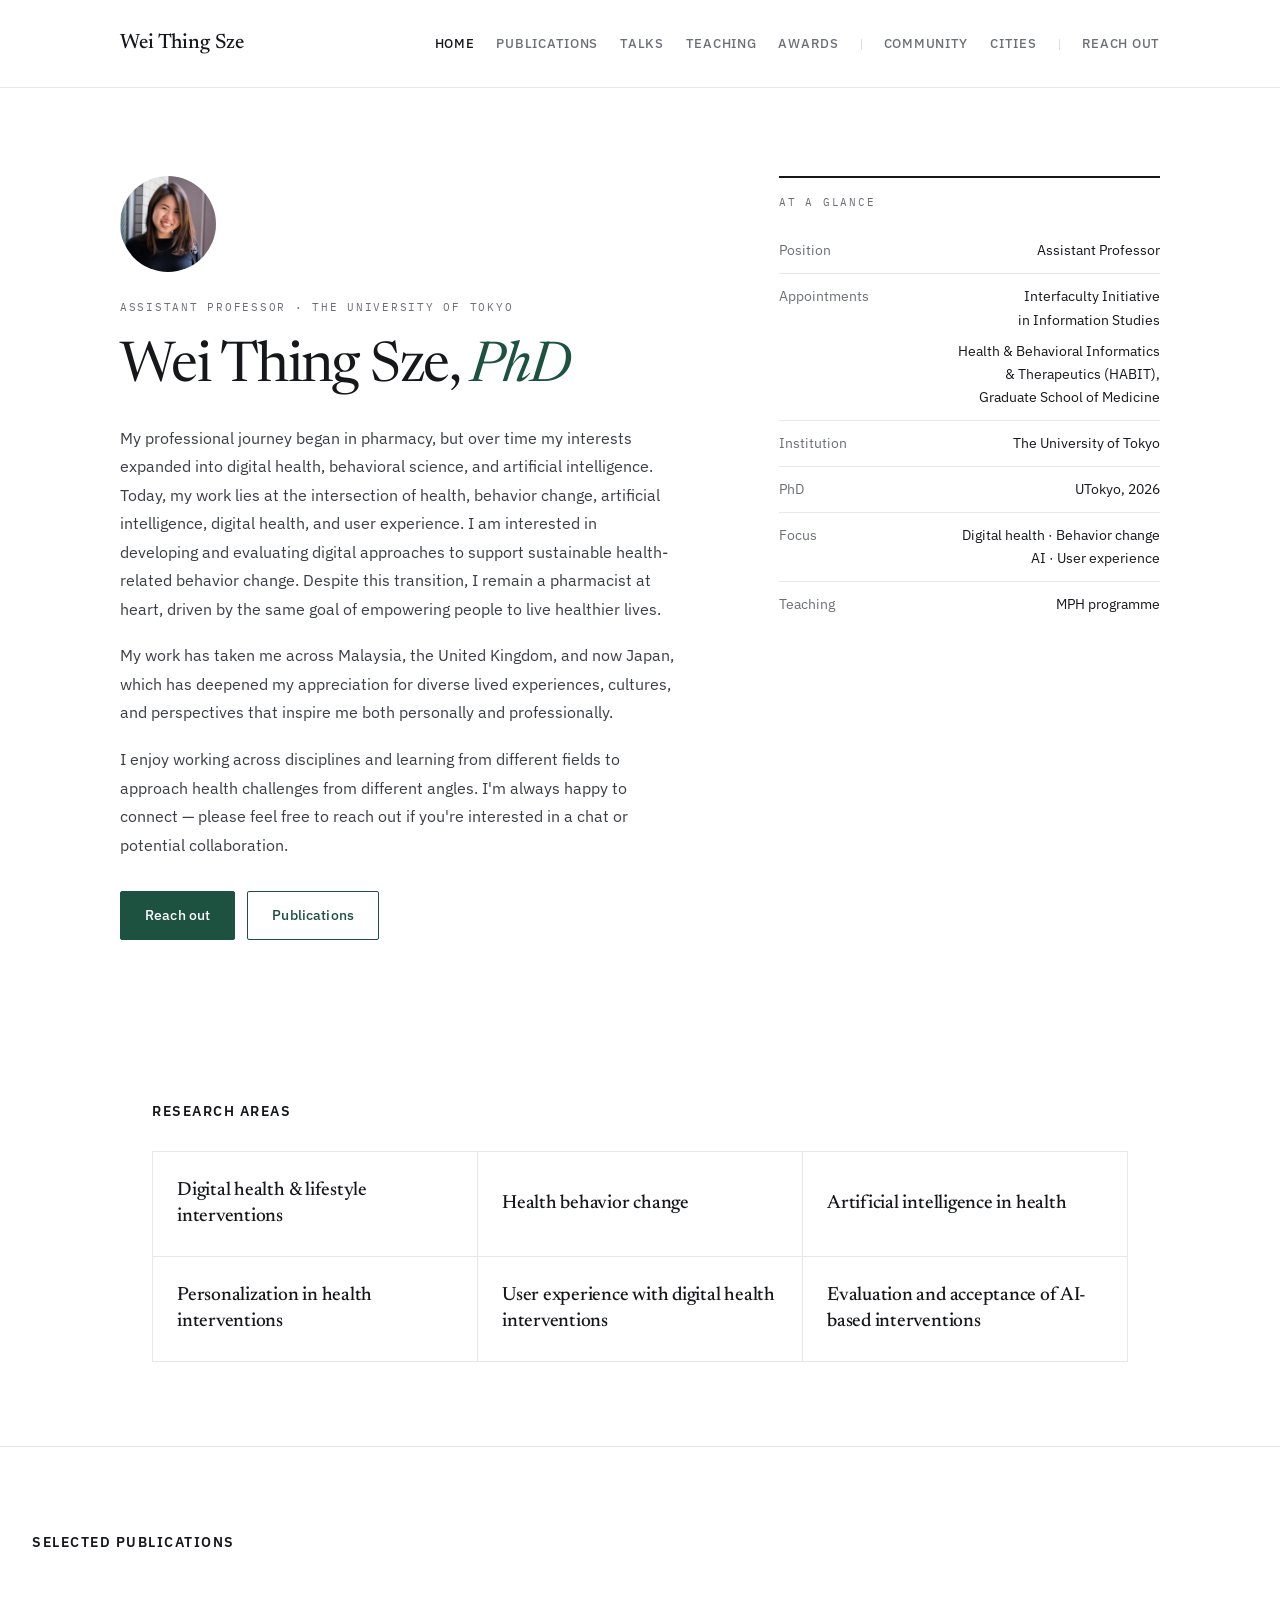
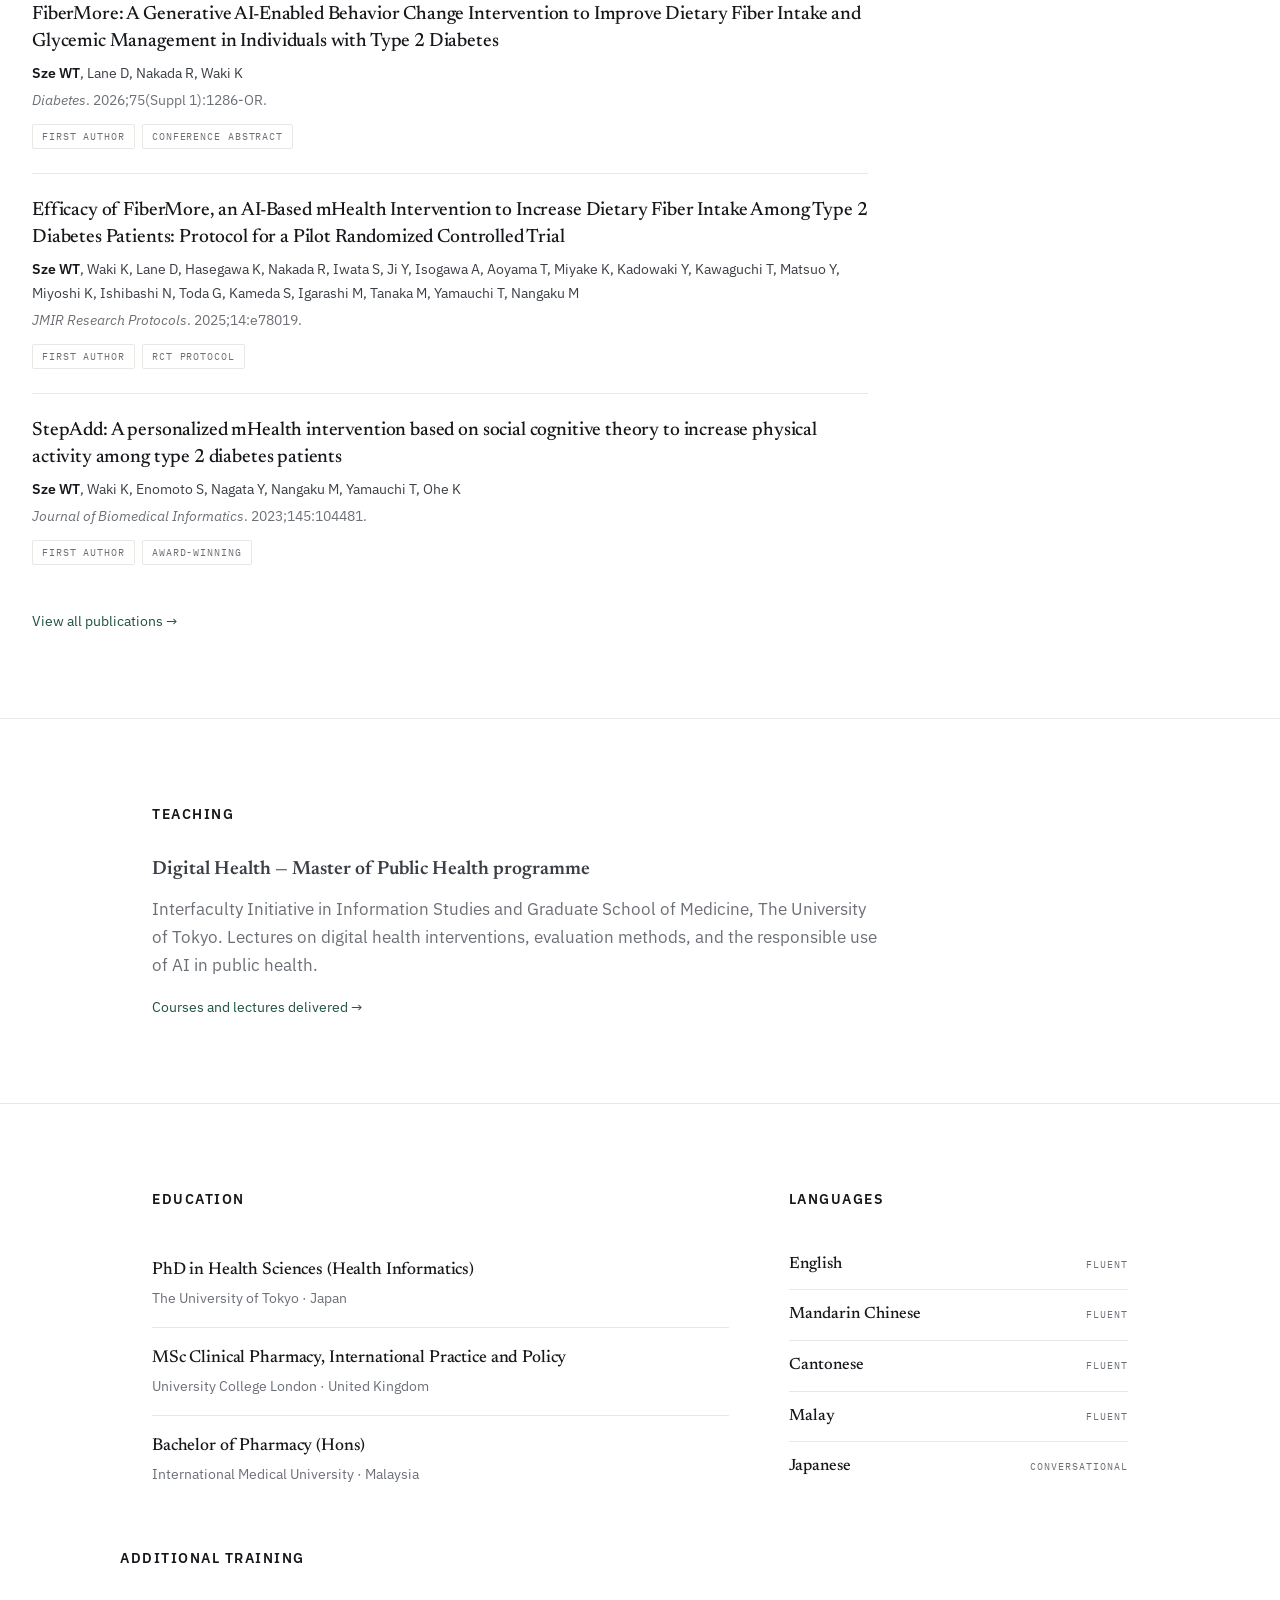
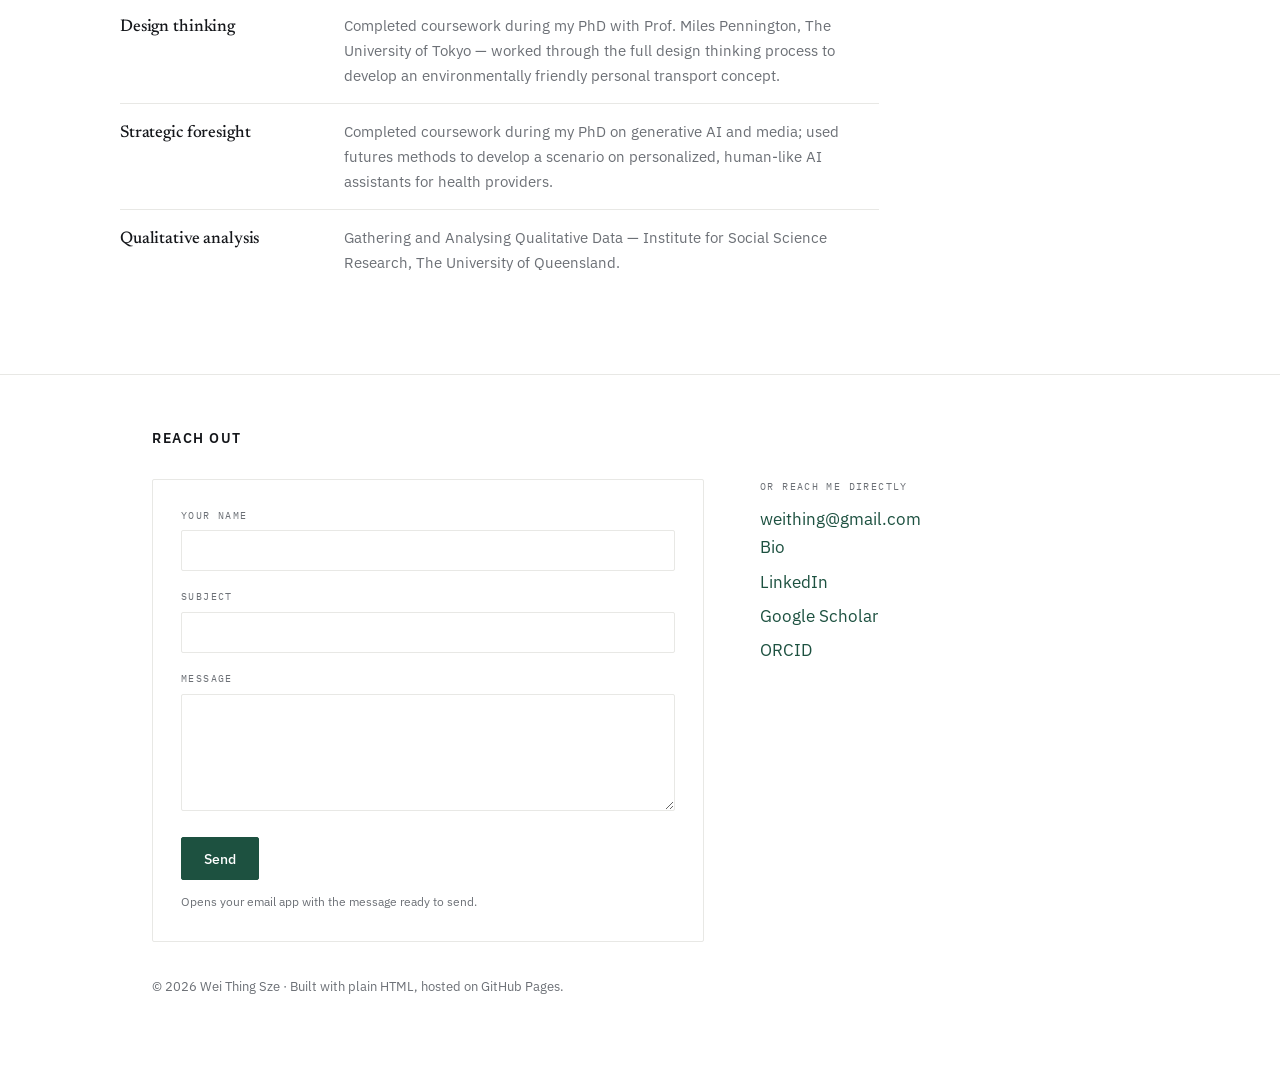
==== index.html @ 5dc233fe "Add files via upload" ====
<!DOCTYPE html>
<html lang="en">
<head>
<meta charset="UTF-8">
<meta name="viewport" content="width=device-width, initial-scale=1.0">
<link rel="preconnect" href="https://fonts.googleapis.com">
<link rel="preconnect" href="https://fonts.gstatic.com" crossorigin>
<link href="https://fonts.googleapis.com/css2?family=Newsreader:ital,opsz,wght@0,6..72,400;0,6..72,500;0,6..72,600;1,6..72,400&family=IBM+Plex+Sans:wght@400;500;600&family=IBM+Plex+Mono:wght@400;500&display=swap" rel="stylesheet">
<link rel="stylesheet" href="style.css">
<title>Wei Thing Sze, PhD — Digital Health &amp; Lifestyle Intervention Research</title>
<meta name="description" content="Wei Thing Sze is an Assistant Professor at The University of Tokyo, in the Interfaculty Initiative in Information Studies and the Graduate School of Medicine, researching digital health and lifestyle interventions and behavior change.">
<style>
  .hero { display: grid; grid-template-columns: 1.55fr 1fr; gap: 68px;
          padding: 88px 0 76px; align-items: start; }
  .portrait { width: 96px; height: 96px; border-radius: 50%; object-fit: cover;
              display: block; margin-bottom: 26px; }
  .eyebrow { font-family: 'IBM Plex Mono', monospace; font-size: .68rem;
             letter-spacing: .16em; text-transform: uppercase; color: var(--muted);
             margin-bottom: 20px; }
  .hero h1 { font-size: clamp(2.3rem, 5.2vw, 3.5rem); margin-bottom: 24px;
             letter-spacing: -.028em; font-weight: 400; }
  .hero p.lede { color: var(--body); font-size: 1.02rem; line-height: 1.75;
                 max-width: 34em; margin-bottom: 18px; }
  .hero p.lede:last-of-type { margin-bottom: 32px; }

  /* At a glance — quiet, tabular, hairline-ruled */
  .facts { border-top: 2px solid var(--ink); padding-top: 16px; }
  .facts h2 { font-family: 'IBM Plex Mono', monospace; font-weight: 400;
              font-size: .66rem; letter-spacing: .17em; text-transform: uppercase;
              color: var(--muted); margin-bottom: 16px; }
  .facts .frow { display: flex; justify-content: space-between; gap: 18px;
                 padding: 11px 0; border-bottom: 1px solid var(--hairline);
                 font-size: .85rem; }
  .facts .frow:last-of-type { border-bottom: none; }
  .facts dt { color: var(--muted); font-weight: 400; white-space: nowrap; }
  .facts dd { color: var(--ink); text-align: right; }

  /* Contact */
  .contact-grid { display: grid; grid-template-columns: 1.5fr 1fr; gap: 56px;
                  margin-top: 10px; align-items: start; }
  .msg-box label { display: block; font-family: 'IBM Plex Mono', monospace;
                   font-size: .62rem; letter-spacing: .14em; text-transform: uppercase;
                   color: var(--muted); margin-bottom: 6px; }
  .msg-box input, .msg-box textarea {
    width: 100%; font-family: 'IBM Plex Sans', sans-serif; font-size: .93rem;
    color: var(--ink); background: var(--paper); border: 1px solid var(--hairline);
    border-radius: 2px; padding: 10px 12px; margin-bottom: 18px; resize: vertical; }
  .msg-box input:focus, .msg-box textarea:focus {
    outline: none; border-color: var(--accent); box-shadow: 0 0 0 2px rgba(29,81,64,.08); }
  .msg-box button {
    font-family: 'IBM Plex Sans', sans-serif; font-weight: 500; font-size: .9rem;
    color: #fff; background: var(--accent); border: 1px solid var(--accent);
    border-radius: 2px; padding: 11px 22px; cursor: pointer; transition: all .16s ease; }
  .msg-box button:hover { background: var(--ink); border-color: var(--ink); }
  .msg-note { font-size: .76rem; color: var(--muted); margin-top: 12px; }
  .direct-lbl { font-family: 'IBM Plex Mono', monospace; font-size: .62rem;
                letter-spacing: .14em; text-transform: uppercase; color: var(--muted);
                margin-bottom: 10px; }
  .contact-line { font-family: 'Newsreader', serif; font-size: 1.5rem; font-weight: 400;
                  color: var(--ink); letter-spacing: -.015em; margin-bottom: 20px; }

  @media (max-width: 860px) {
    .hero { grid-template-columns: 1fr; gap: 48px; padding: 56px 0; }
    .contact-grid { grid-template-columns: 1fr; gap: 34px; }
  }
</style>

<!-- Social preview: how this page looks when shared on LinkedIn, X, Slack, WhatsApp.
     IMPORTANT: replace weithingsze below with your real GitHub username. -->
<meta property="og:type" content="profile">
<meta property="og:site_name" content="Wei Thing Sze, PhD">
<meta property="og:title" content="Wei Thing Sze, PhD — Digital Health &amp; Lifestyle Intervention Research">
<meta property="og:description" content="Wei Thing Sze is an Assistant Professor at The University of Tokyo, in the Interfaculty Initiative in Information Studies and the Graduate School of Medicine, researching digital health and lifestyle interventions and behavior change.">
<meta property="og:url" content="https://weithingsze.github.io/">
<meta property="og:image" content="https://weithingsze.github.io/preview.png">
<meta property="og:image:width" content="1200">
<meta property="og:image:height" content="630">
<meta property="og:image:alt" content="Wei Thing Sze, PhD — Assistant Professor, Interfaculty Initiative in Information Studies and Graduate School of Medicine, The University of Tokyo">
<meta name="twitter:card" content="summary_large_image">
<meta name="twitter:title" content="Wei Thing Sze, PhD — Digital Health &amp; Lifestyle Intervention Research">
<meta name="twitter:description" content="Wei Thing Sze is an Assistant Professor at The University of Tokyo, in the Interfaculty Initiative in Information Studies and the Graduate School of Medicine, researching digital health and lifestyle interventions and behavior change.">
<meta name="twitter:image" content="https://weithingsze.github.io/preview.png">
<link rel="canonical" href="https://weithingsze.github.io/">
</head>
<body data-page="index.html">

<header>
  <div class="wrap header-inner">
    <a class="wordmark" href="index.html">Wei Thing Sze</a>
    <nav aria-label="Main">
      <a href="index.html">Home</a>
      <a href="publications.html">Publications</a>
      <a href="talks.html">Talks</a>
      <a href="teaching.html">Teaching</a>
      <a href="awards.html">Awards</a>
      <span class="nav-sep" aria-hidden="true"></span>
      <a href="community.html">Community</a>
      <a href="cities.html">Cities</a>
      <span class="nav-sep" aria-hidden="true"></span>
      <a href="index.html#contact">Reach out</a>
    </nav>
  </div>
</header>

<main id="top">
  <div class="wrap hero">
    <div>
      <img class="portrait" src="headshot.jpg" alt="Portrait of Wei Thing Sze" width="132" height="132">
      <p class="eyebrow">Assistant Professor &middot; The University of Tokyo</p>
      <h1>Wei Thing Sze, <em>PhD</em></h1>
      <p class="lede">My professional journey began in pharmacy, but over time my interests expanded
        into digital health, behavioral science, and artificial intelligence. Today, my work lies at
        the intersection of health, behavior change, artificial intelligence, digital health, and
        user experience. I am interested in developing and evaluating digital approaches to support
        sustainable health-related behavior change. Despite this transition, I remain a pharmacist at
        heart, driven by the same goal of empowering people to live healthier lives.</p>
      <p class="lede">My work has taken me across Malaysia, the United Kingdom, and now Japan, which
        has deepened my appreciation for diverse lived experiences, cultures, and perspectives that
        inspire me both personally and professionally.</p>
      <p class="lede">I enjoy working across disciplines and learning from different fields to
        approach health challenges from different angles. I'm always happy to connect — please feel
        free to reach out if you're interested in a chat or potential collaboration.</p>
      <div class="btn-row">
        <a class="btn primary" href="#contact">Reach out</a>
        <a class="btn ghost" href="publications.html">Publications</a>
      </div>
    </div>

    <aside class="facts" aria-label="Quick facts">
      <h2>At a glance</h2>
      <dl>
        <div class="frow"><dt>Position</dt><dd>Assistant Professor</dd></div>
        <div class="frow"><dt>Appointments</dt><dd>Interfaculty Initiative<br>in Information Studies<br><span style="display:inline-block;margin-top:8px">Health &amp; Behavioral Informatics<br>&amp; Therapeutics (HABIT),<br>Graduate School of Medicine</span></dd></div>
        <div class="frow"><dt>Institution</dt><dd>The University of Tokyo</dd></div>
        <div class="frow"><dt>PhD</dt><dd>UTokyo, 2026</dd></div>
        <div class="frow"><dt>Focus</dt><dd>Digital health &middot; Behavior change<br>AI &middot; User experience</dd></div>
        <div class="frow"><dt>Teaching</dt><dd>MPH programme</dd></div>
      </dl>
    </aside>
  </div>

  <section id="research">
    <div class="wrap">
      <p class="section-title">Research areas</p>
      <div class="areas">
        <div class="card area"><h3>Digital health &amp; lifestyle interventions</h3></div>
        <div class="card area"><h3>Health behavior change</h3></div>
        <div class="card area"><h3>Artificial intelligence in health</h3></div>
        <div class="card area"><h3>Personalization in health interventions</h3></div>
        <div class="card area"><h3>User experience with digital health interventions</h3></div>
        <div class="card area"><h3>Evaluation and acceptance of AI-based interventions</h3></div>
      </div>
    </div>
  </section>

  <section id="publications">
    <div class="wrap narrow" style="margin:0 auto 0 0;max-width:900px">
      <p class="section-title">Selected publications</p>
      <div id="pub-recent"></div>
      <p style="margin-top:20px;font-size:.9rem"><a href="publications.html">View all publications &rarr;</a></p>
    </div>
  </section>

  <section id="teaching">
    <div class="wrap">
      <p class="section-title">Teaching</p>
      <p style="font-family:Newsreader,serif;font-weight:600;font-size:1.2rem">Digital Health — Master of Public Health programme</p>
      <p style="margin-top:8px;color:var(--muted);max-width:44em">Interfaculty Initiative in Information Studies and Graduate School of Medicine, The University of Tokyo.
        Lectures on digital health interventions, evaluation methods, and the responsible use of AI in public health.</p>
      <p style="margin-top:16px;font-size:.9rem"><a href="teaching.html">Courses and lectures delivered &rarr;</a></p>
    </div>
  </section>

  <section id="education">
    <div class="wrap two-col">
      <div>
        <p class="section-title">Education</p>
        <ul class="edu-list" id="edu-list"></ul>
      </div>
      <div>
        <p class="section-title">Languages</p>
        <ul class="lang-list" id="lang-list"></ul>
      </div>
    </div>
    <div class="wrap" style="padding:0">
      <div style="margin-top:44px">
        <p class="section-title">Additional training</p>
        <ul class="svc-list" id="training-list"></ul>
      </div>
    </div>
  </section>
</main>

<footer id="contact">
  <div class="wrap">
    <p class="section-title">Reach out</p>

    <div class="contact-grid">
      <div class="card msg-box">
        <label for="f-name">Your name</label>
        <input id="f-name" type="text">

        <label for="f-subject">Subject</label>
        <input id="f-subject" type="text">

        <label for="f-msg">Message</label>
        <textarea id="f-msg" rows="5"></textarea>

        <button id="f-send" type="button">Send</button>
        <p class="msg-note">Opens your email app with the message ready to send.</p>
      </div>

      <div class="direct">
        <p class="direct-lbl">Or reach me directly</p>
        <p><a data-email href="#">loading…</a></p>
        <ul class="link-list">
          <li><a href="bio.html">Bio</a></li>
          <li><a data-link="linkedin" href="#">LinkedIn</a></li>
          <li><a data-link="scholar" href="#">Google Scholar</a></li>
          <li><a data-link="orcid" href="#">ORCID</a></li>
          <li><a data-link="github" href="#">GitHub</a></li>
        </ul>
      </div>
    </div>

    <p class="small">&copy; 2026 Wei Thing Sze &middot; Built with plain HTML, hosted on GitHub Pages.</p>
  </div>
</footer>

<script src="data.js"></script>
<script src="render.js"></script>
<script>
document.getElementById('f-send').addEventListener('click', function () {
  var to = (window.SITE && window.SITE.email) || '';
  var name = document.getElementById('f-name').value.trim();
  var subject = document.getElementById('f-subject').value.trim() || 'Message from your website';
  var msg = document.getElementById('f-msg').value.trim();
  if (!msg) { document.getElementById('f-msg').focus(); return; }
  var body = msg + (name ? '\n\n— ' + name : '');
  window.location.href = 'mailto:' + to +
    '?subject=' + encodeURIComponent(subject) + '&body=' + encodeURIComponent(body);
});
</script>

</body>
</html>
---- style.css ----
/* ============================================================================
   Shared styles. Change a colour here and every page follows.
   The palette lives in :root directly below.
   ========================================================================== */

:root {
  /* Ground */
  --paper:      #FFFFFF;
  --surface:    #FCFCFB;   /* barely-there tint for cards */

  /* Ink */
  --ink:        #15171B;   /* headings */
  --body:       #3A3E45;   /* running text */
  --muted:      #6C7076;   /* secondary, labels — AA on white */

  /* Lines */
  --hairline:   #E8E8E5;
  --rule:       #D6D6D2;

  /* Accent — used sparingly: links, small labels, one detail per page */
  --accent:     #1D5140;
  --accent-lit: #2A7358;
  --accent-bg:  #F3F7F5;

  /* Map */
  --land:       #F2F2F0;
  --land-line:  #E0E0DC;
  --highlight:  #A8562F;
}

* { margin: 0; padding: 0; box-sizing: border-box; }

::selection { background: #E4EDE8; color: var(--ink); }

html { scroll-behavior: smooth; -webkit-text-size-adjust: 100%; }
@media (prefers-reduced-motion: reduce) {
  html { scroll-behavior: auto; }
  *, *::before, *::after { animation: none !important; transition: none !important; }
}

body {
  background: var(--paper);
  color: var(--body);
  font-family: 'IBM Plex Sans', -apple-system, BlinkMacSystemFont, sans-serif;
  font-size: 16.5px;
  line-height: 1.7;
  font-weight: 400;
  -webkit-font-smoothing: antialiased;
  -moz-osx-font-smoothing: grayscale;
}

.wrap { max-width: 1040px; margin: 0 auto; padding: 0 32px; }
.wrap.narrow { max-width: 820px; }

a { color: var(--accent); text-decoration: none; transition: color .15s ease; }
a:hover { color: var(--accent-lit); text-decoration: underline; text-underline-offset: 2px; }
a:focus-visible, button:focus-visible, [tabindex]:focus-visible {
  outline: 1.5px solid var(--accent);
  outline-offset: 3px;
  border-radius: 1px;
}

/* ── Header ───────────────────────────────────────────────────────────── */
header {
  border-bottom: 1px solid var(--hairline); background: rgba(255,255,255,.88);
  position: sticky; top: 0; z-index: 50;
  backdrop-filter: saturate(180%) blur(10px);
  -webkit-backdrop-filter: saturate(180%) blur(10px);
  transition: border-color .25s ease, box-shadow .25s ease;
}
header.scrolled { border-bottom-color: var(--rule); box-shadow: 0 1px 16px rgba(21,23,27,.055); }

/* Reveal on scroll */
.reveal { opacity: 0; transform: translateY(14px); }
.reveal.in { opacity: 1; transform: none;
             transition: opacity .62s cubic-bezier(.22,.61,.36,1),
                         transform .62s cubic-bezier(.22,.61,.36,1); }
.areas .card { transition: background .2s ease; }
@media (prefers-reduced-motion: reduce) {
  .reveal { opacity: 1 !important; transform: none !important; }
}
.header-inner {
  display: flex; align-items: baseline; justify-content: space-between;
  padding: 26px 0; flex-wrap: wrap; gap: 14px;
}
.wordmark {
  font-family: 'Newsreader', serif; font-weight: 500;
  font-size: 1.3rem; color: var(--ink); letter-spacing: -0.005em;
}
.wordmark:hover { color: var(--ink); text-decoration: none; opacity: .65; }

nav { display: flex; gap: 22px; flex-wrap: wrap; align-items: center; }
nav a {
  font-family: 'IBM Plex Sans', sans-serif;
  font-size: 0.815rem; font-weight: 500;
  letter-spacing: 0.055em; text-transform: uppercase;
  color: var(--muted);
}
nav a:hover { color: var(--ink); text-decoration: none; }
nav a[aria-current="page"] { color: var(--ink); }
.nav-sep { width: 1px; height: 11px; background: var(--rule); opacity: .8; }
@media (max-width: 700px) { .nav-sep { display: none; } }

/* ── Headings ─────────────────────────────────────────────────────────── */
.page-head { padding: 76px 0 10px; }
h1 {
  font-family: 'Newsreader', serif; font-weight: 400;
  font-size: clamp(2.1rem, 4.4vw, 3rem); line-height: 1.12;
  letter-spacing: -0.021em; color: var(--ink); margin-bottom: 14px;
}
h1 em { font-style: italic; color: var(--accent); }
.page-head p { color: var(--muted); max-width: 40em; font-size: 1.02rem; }
.page-lede { font-size: 1.02rem; color: var(--body); max-width: 40em; margin-top: 26px; }

.section-title {
  font-family: 'IBM Plex Sans', sans-serif; font-size: 0.86rem; font-weight: 600;
  letter-spacing: 0.11em; text-transform: uppercase; color: var(--ink);
  margin-bottom: 28px;
}
.year {
  font-family: 'IBM Plex Mono', monospace; font-size: 0.72rem;
  letter-spacing: 0.15em; color: var(--muted);
  margin: 52px 0 0; padding-bottom: 9px; border-bottom: 1px solid var(--rule);
}
section { padding: 84px 0; border-top: 1px solid var(--hairline); }
section:first-of-type { border-top: none; }

.talk-group {
  font-family: 'IBM Plex Sans', sans-serif; font-size: 0.86rem; font-weight: 600;
  letter-spacing: 0.11em; text-transform: uppercase; color: var(--ink);
  margin: 56px 0 4px; padding-bottom: 10px; border-bottom: 2px solid var(--ink);
}
.talk-group:first-child { margin-top: 12px; }
.entry.is-upcoming .when .mo { color: var(--accent); }
.entry.is-upcoming h3 { color: var(--ink); }

/* ── Buttons ──────────────────────────────────────────────────────────── */
.btn-row { display: flex; gap: 12px; flex-wrap: wrap; }
.btn {
  display: inline-block; font-weight: 500; font-size: 0.9rem;
  letter-spacing: 0.01em; padding: 11px 24px; border-radius: 2px;
  border: 1px solid var(--accent); transition: all .16s ease;
}
.btn.primary { background: var(--accent); color: #fff; }
.btn.primary:hover { background: var(--ink); border-color: var(--ink); color: #fff; text-decoration: none; }
.btn.ghost { color: var(--accent); background: transparent; }
.btn.ghost:hover { background: var(--accent-bg); text-decoration: none; }

/* ── Chips ────────────────────────────────────────────────────────────── */
.chip, .tag {
  display: inline-block; font-family: 'IBM Plex Mono', monospace;
  font-size: 0.63rem; letter-spacing: 0.09em; text-transform: uppercase;
  color: var(--muted); background: transparent;
  border: 1px solid var(--hairline); border-radius: 2px; padding: 3px 9px;
}
.chip.invited { color: var(--accent); border-color: #CFE0D8; background: var(--accent-bg); }
.chip.keynote { color: #fff; background: var(--accent); border-color: var(--accent); }
.chip.intl    { color: var(--muted); }
.chips { margin-top: 12px; display: flex; gap: 7px; flex-wrap: wrap; align-items: center; }

/* ── Counters ─────────────────────────────────────────────────────────── */
.counters { display: flex; gap: 52px; margin: 34px 0 0; flex-wrap: wrap; }
.counter .n {
  font-family: 'Newsreader', serif; font-size: 2.4rem; font-weight: 300;
  line-height: 1; color: var(--ink); letter-spacing: -0.02em;
}
.counter .lbl {
  font-family: 'IBM Plex Mono', monospace; font-size: 0.63rem;
  letter-spacing: 0.15em; text-transform: uppercase; color: var(--muted);
  margin-top: 7px;
}

/* ── Editorial note box ───────────────────────────────────────────────── */
.edit-banner {
  background: var(--surface); border: 1px solid var(--hairline);
  border-left: 2px solid var(--rule);
  padding: 15px 20px; margin: 24px 0 0;
  font-size: 0.86rem; color: var(--muted);
}
.edit-banner code {
  font-family: 'IBM Plex Mono', monospace; font-size: 0.85em;
  color: var(--body); background: #F2F2F0; padding: 1px 5px; border-radius: 2px;
}

/* ── Publications ─────────────────────────────────────────────────────── */
.pub { padding: 24px 0; border-bottom: 1px solid var(--hairline); }
.pub:first-of-type { padding-top: 20px; }
.pub:last-of-type { border-bottom: none; }
.pub .title {
  font-family: 'Newsreader', serif; font-weight: 500;
  font-size: 1.2rem; line-height: 1.38; letter-spacing: -0.008em;
  color: var(--ink); margin-bottom: 7px;
}
.pub .title a { color: var(--ink); }
.pub .title a:hover { color: var(--accent); text-decoration: none; }
.pub .authors { font-size: 0.875rem; color: var(--body); margin-bottom: 3px; }
.pub .authors strong { font-weight: 600; color: var(--ink); }
.pub .venue { font-size: 0.85rem; color: var(--muted); }
.pub .venue em { font-style: italic; }

/* ── Dated entries (talks, lectures) ──────────────────────────────────── */
.entry {
  display: grid; grid-template-columns: 78px 1fr; gap: 28px;
  padding: 26px 0; border-bottom: 1px solid var(--hairline);
}
.entry:last-of-type { border-bottom: none; }
.entry .when {
  font-family: 'IBM Plex Mono', monospace; font-size: 0.68rem;
  letter-spacing: 0.11em; text-transform: uppercase; color: var(--muted);
  padding-top: 6px; line-height: 1.6;
}
.entry .when .mo { display: block; color: var(--ink); }
.entry h3 {
  font-family: 'Newsreader', serif; font-weight: 500;
  font-size: 1.18rem; line-height: 1.38; letter-spacing: -0.008em;
  color: var(--ink); margin-bottom: 6px;
}
.entry .venue { font-size: 0.9rem; color: var(--muted); }
.entry .venue .where { font-style: italic; }
.entry .desc { font-size: 0.92rem; margin-top: 9px; }

/* ── Awards ───────────────────────────────────────────────────────────── */
.honour {
  padding: 30px 0; border-bottom: 1px solid var(--hairline);
}
.honour:first-of-type { padding-top: 8px; }
.honour:last-of-type { border-bottom: none; }

.honour h3 {
  font-family: 'Newsreader', serif; font-weight: 500;
  font-size: 1.4rem; line-height: 1.25; letter-spacing: -0.014em;
  color: var(--ink); margin-bottom: 6px;
}
.honour-org { font-size: 0.9rem; color: var(--muted); margin-bottom: 12px; }
.honour-org .where { font-style: italic; }
.honour-blurb { font-size: 0.945rem; max-width: 40em; }

.awarded-for {
  margin-top: 16px; padding: 14px 18px; background: var(--surface);
  border: 1px solid var(--hairline); border-left: 2px solid var(--accent);
  max-width: 40em;
}
.awarded-lbl {
  font-family: 'IBM Plex Mono', monospace; font-size: 0.6rem;
  letter-spacing: 0.15em; text-transform: uppercase; color: var(--muted);
}
.awarded-title {
  font-family: 'Newsreader', serif; font-size: 1rem; font-weight: 500;
  line-height: 1.4; margin-top: 5px; color: var(--ink);
}
.awarded-title a { color: var(--ink); }
.awarded-title a:hover { color: var(--accent); text-decoration: none; }
.awarded-venue { font-size: 0.82rem; color: var(--muted); margin-top: 3px; }

/* ── Cards ────────────────────────────────────────────────────────────── */
.card {
  background: var(--paper); border: 1px solid var(--hairline);
  border-radius: 2px; padding: 28px;
}
.areas { display: grid; grid-template-columns: repeat(3, 1fr); gap: 1px;
         background: var(--hairline); border: 1px solid var(--hairline); }
.areas .card { border: none; border-radius: 0; background: var(--paper);
                transition: background .2s ease; padding: 26px 24px; display: flex; align-items: center; min-height: 96px; }
.areas .card:hover { background: var(--surface); }
.areas .card:hover h3 { color: var(--accent); }
.area h3 {
  font-family: 'Newsreader', serif; font-weight: 500;
  font-size: 1.2rem; line-height: 1.35; letter-spacing: -0.012em; color: var(--ink);
}
.area p { font-size: 0.925rem; color: var(--muted); }

/* ── Listings (courses, community) ────────────────────────────────────── */
.listing { padding: 26px 0; border-bottom: 1px solid var(--hairline); }
.listing:first-of-type { padding-top: 4px; }
.listing:last-of-type { border-bottom: none; }
.listing h3 {
  font-family: 'Newsreader', serif; font-weight: 500; font-size: 1.32rem;
  letter-spacing: -0.014em; color: var(--ink); margin-bottom: 6px;
}
.listing h3 a { color: var(--ink); }
.listing h3 a:hover { color: var(--accent); text-decoration: none; }
.listing-meta { font-size: 0.86rem; color: var(--muted); margin-bottom: 12px; }
.listing-body { font-size: 0.945rem; max-width: 42em; }

/* ── Education & Languages ────────────────────────────────────────────── */
.two-col { display: grid; grid-template-columns: 1.7fr 1fr; gap: 60px; align-items: start; }

.edu-list, .lang-list, .link-list { list-style: none; padding: 0; }
.edu-item { padding: 16px 0; border-bottom: 1px solid var(--hairline); }
.edu-item:last-child { border-bottom: none; }
.edu-years {
  font-family: 'IBM Plex Mono', monospace; font-size: 0.68rem;
  color: var(--muted); letter-spacing: 0.08em;
}
.edu-item strong {
  display: block; font-family: 'Newsreader', serif; font-size: 1.08rem;
  font-weight: 500; color: var(--ink); letter-spacing: -0.008em; margin-bottom: 2px;
}
.edu-inst { display: block; font-size: 0.87rem; color: var(--muted); }

.lang-item {
  display: flex; justify-content: space-between; align-items: baseline; gap: 16px;
  padding: 11px 0; border-bottom: 1px solid var(--hairline);
}
.lang-item:last-child { border-bottom: none; }
.lang-name { font-family: 'Newsreader', serif; font-size: 1.02rem; font-weight: 500; color: var(--ink); }
.lang-level {
  font-family: 'IBM Plex Mono', monospace; font-size: 0.62rem;
  letter-spacing: 0.1em; text-transform: uppercase; color: var(--muted); text-align: right;
}

.link-list li { margin-bottom: 6px; }

/* ── Convening & supervision ──────────────────────────────────────────── */
.svc-list { list-style: none; padding: 0; max-width: 46em; }
.svc-item { display: grid; grid-template-columns: 200px 1fr; gap: 24px;
            padding: 15px 0; border-bottom: 1px solid var(--hairline); }
.svc-item:last-child { border-bottom: none; }
.svc-title { font-family: 'Newsreader', serif; font-size: 1.06rem; font-weight: 500;
             color: var(--ink); letter-spacing: -0.008em; }
.svc-detail { font-size: 0.92rem; color: var(--muted); }
@media (max-width: 620px) { .svc-item { grid-template-columns: 1fr; gap: 3px; } }

/* ── Footer ───────────────────────────────────────────────────────────── */
footer { border-top: 1px solid var(--hairline); padding: 52px 0 68px; }
footer .small { font-size: 0.8rem; color: var(--muted); margin-top: 34px; }

/* ── Responsive ───────────────────────────────────────────────────────── */
@media (max-width: 860px) {
  .wrap { padding: 0 24px; }
  .areas { grid-template-columns: 1fr; }
  .two-col { grid-template-columns: 1fr; gap: 42px; }
  nav { gap: 16px; }
  .counters { gap: 32px; }
  .page-head { padding: 54px 0 8px; }
  section { padding: 52px 0; }
}
@media (max-width: 620px) {
  .entry, .honour { grid-template-columns: 1fr; gap: 8px; }
  .entry .when,   .entry .when .mo { display: inline; }
  }
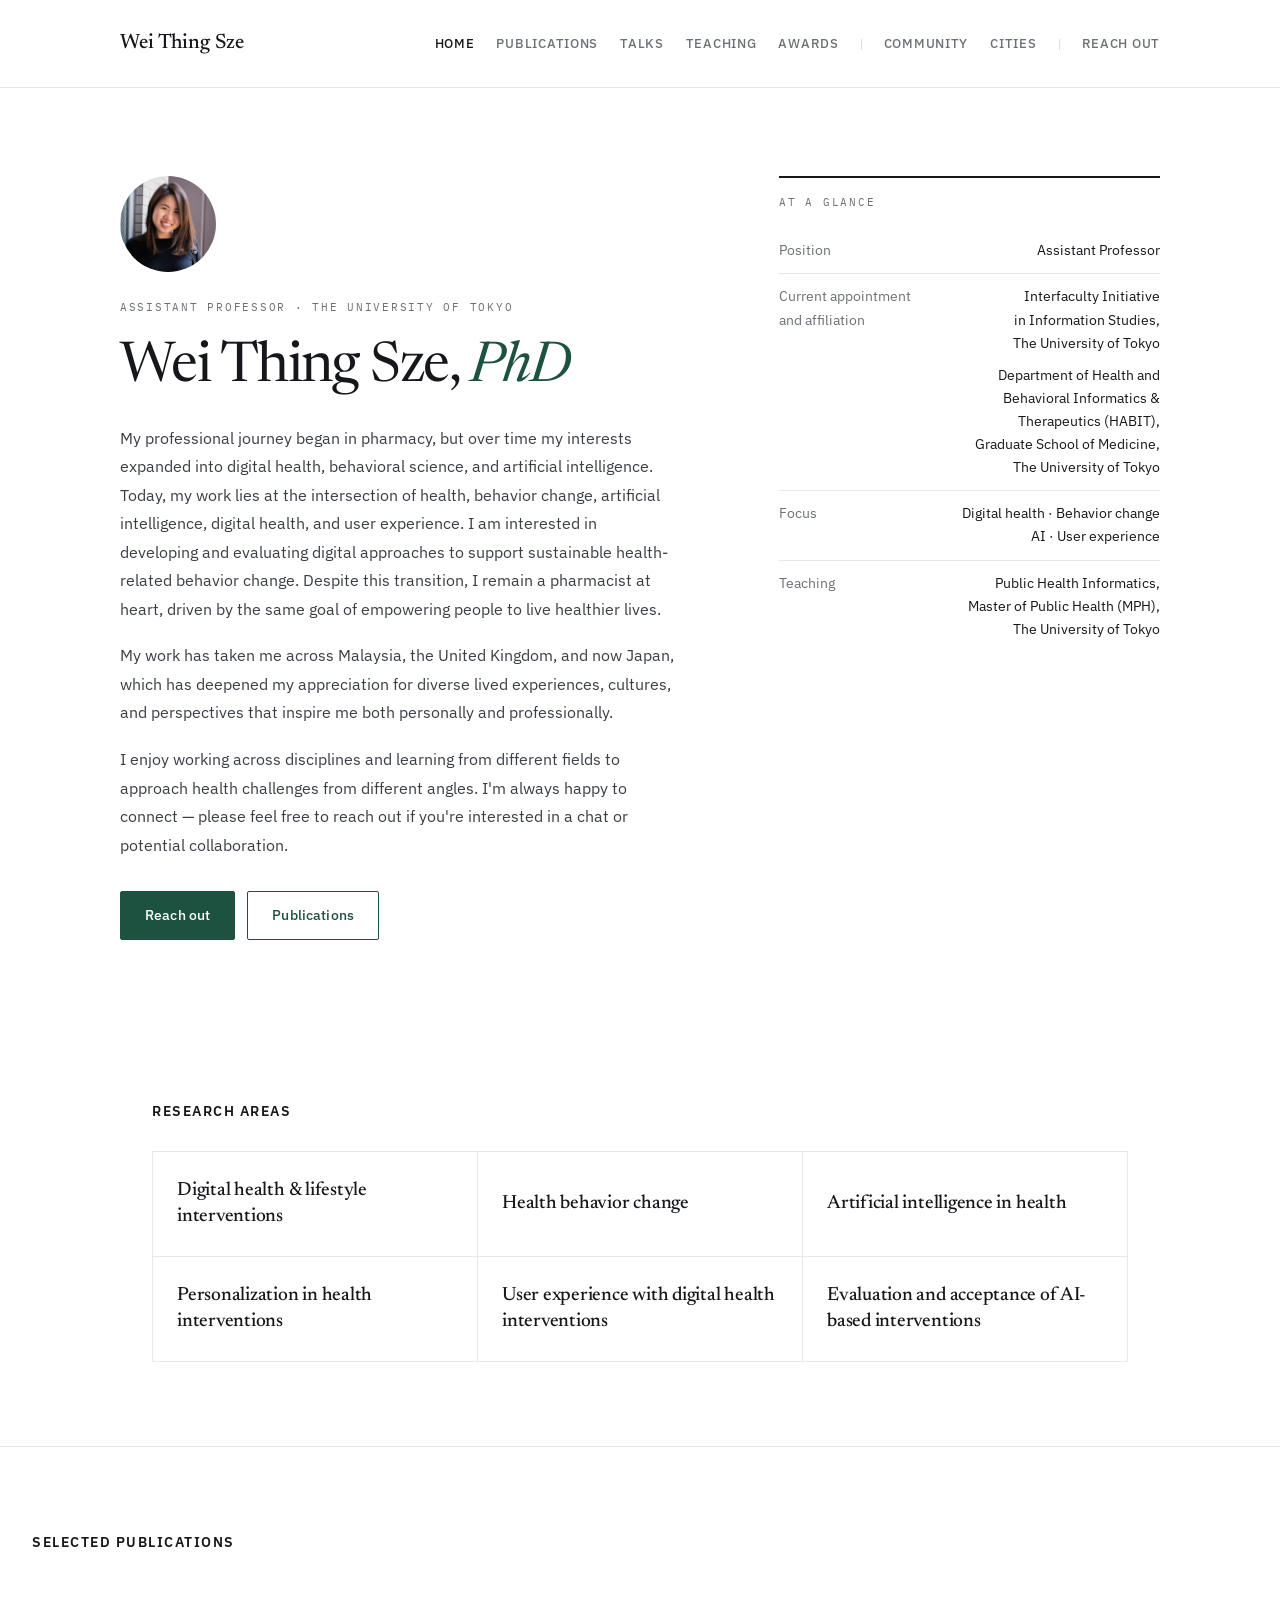
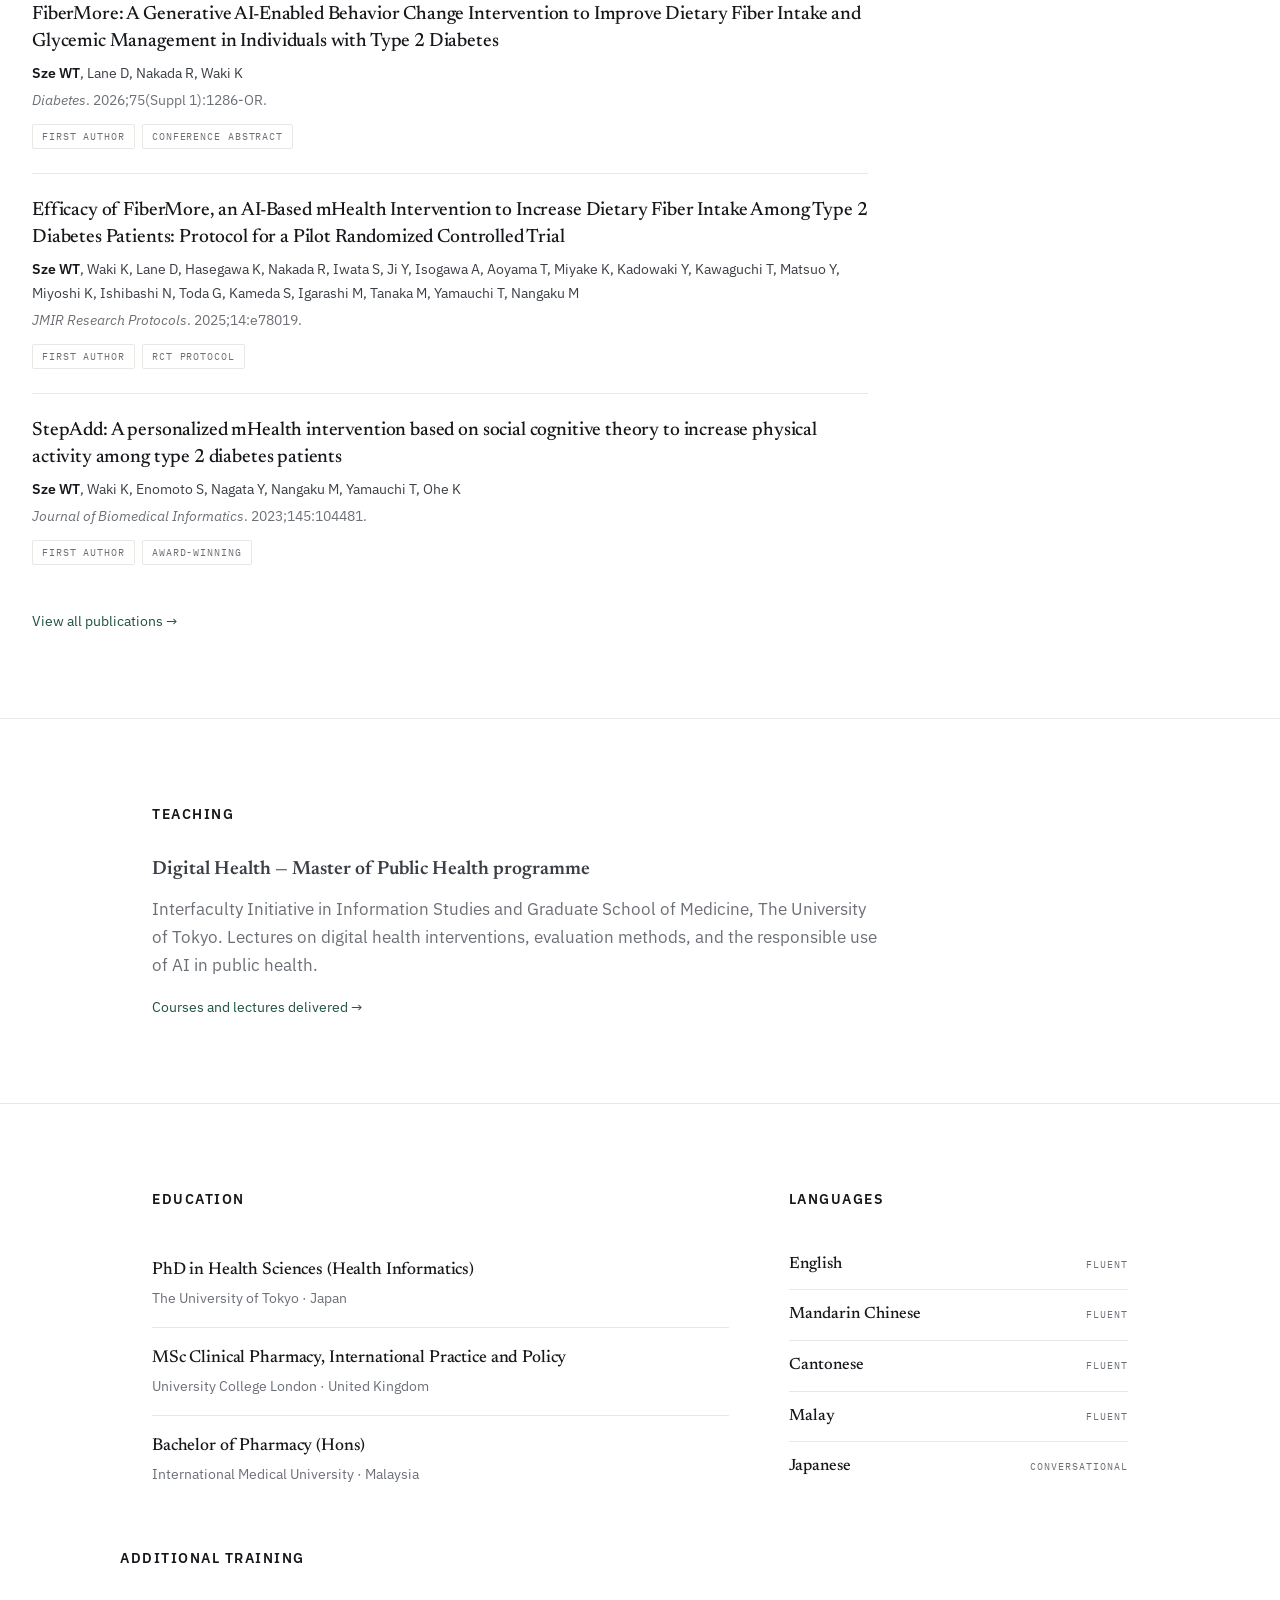
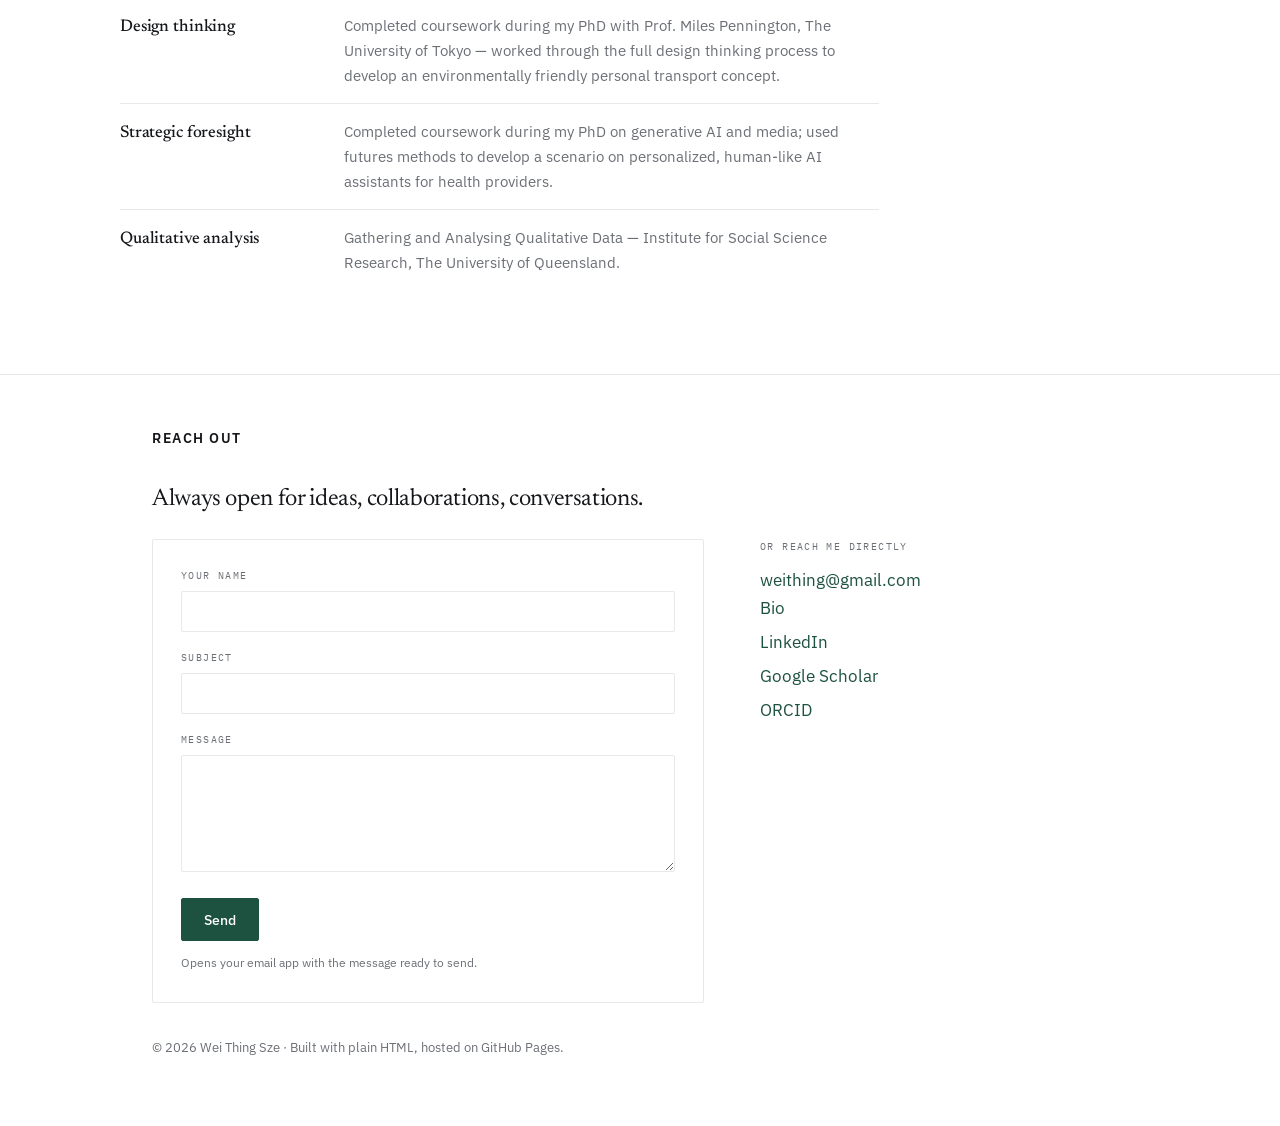
==== commit e307d253: "Add files via upload" ====
--- a/index.html
+++ b/index.html
@@ -130,11 +130,9 @@
       <h2>At a glance</h2>
       <dl>
         <div class="frow"><dt>Position</dt><dd>Assistant Professor</dd></div>
-        <div class="frow"><dt>Appointments</dt><dd>Interfaculty Initiative<br>in Information Studies<br><span style="display:inline-block;margin-top:8px">Health &amp; Behavioral Informatics<br>&amp; Therapeutics (HABIT),<br>Graduate School of Medicine</span></dd></div>
-        <div class="frow"><dt>Institution</dt><dd>The University of Tokyo</dd></div>
-        <div class="frow"><dt>PhD</dt><dd>UTokyo, 2026</dd></div>
+        <div class="frow"><dt>Current appointment<br>and affiliation</dt><dd>Interfaculty Initiative<br>in Information Studies,<br>The University of Tokyo<br><span style="display:inline-block;margin-top:9px">Department of Health and<br>Behavioral Informatics &amp;<br>Therapeutics (HABIT),<br>Graduate School of Medicine,<br>The University of Tokyo</span></dd></div>
         <div class="frow"><dt>Focus</dt><dd>Digital health &middot; Behavior change<br>AI &middot; User experience</dd></div>
-        <div class="frow"><dt>Teaching</dt><dd>MPH programme</dd></div>
+        <div class="frow"><dt>Teaching</dt><dd>Public Health Informatics,<br>Master of Public Health (MPH),<br>The University of Tokyo</dd></div>
       </dl>
     </aside>
   </div>
@@ -194,6 +192,7 @@
 <footer id="contact">
   <div class="wrap">
     <p class="section-title">Reach out</p>
+    <p class="contact-line">Always open for ideas, collaborations, conversations.</p>
 
     <div class="contact-grid">
       <div class="card msg-box">
--- a/style.css
+++ b/style.css
@@ -131,6 +131,19 @@
   margin: 56px 0 4px; padding-bottom: 10px; border-bottom: 2px solid var(--ink);
 }
 .talk-group:first-child { margin-top: 12px; }
+
+/* Conference vs invited, side by side */
+.talk-cols { display: grid; grid-template-columns: 1fr 1fr; gap: 0 52px; align-items: start; }
+.talk-col .talk-group { margin-top: 48px; }
+.talk-col .year { margin-top: 32px; }
+.talk-col .entry { grid-template-columns: 62px 1fr; gap: 18px; padding: 20px 0; }
+.talk-col .entry h3 { font-size: 1.06rem; }
+.talk-col .entry .venue { font-size: 0.86rem; }
+.empty-col { font-size: 0.9rem; color: var(--muted); font-style: italic; padding: 20px 0; }
+@media (max-width: 900px) {
+  .talk-cols { grid-template-columns: 1fr; gap: 0; }
+  .talk-col .entry { grid-template-columns: 78px 1fr; gap: 28px; }
+}
 .entry.is-upcoming .when .mo { color: var(--accent); }
 .entry.is-upcoming h3 { color: var(--ink); }
 
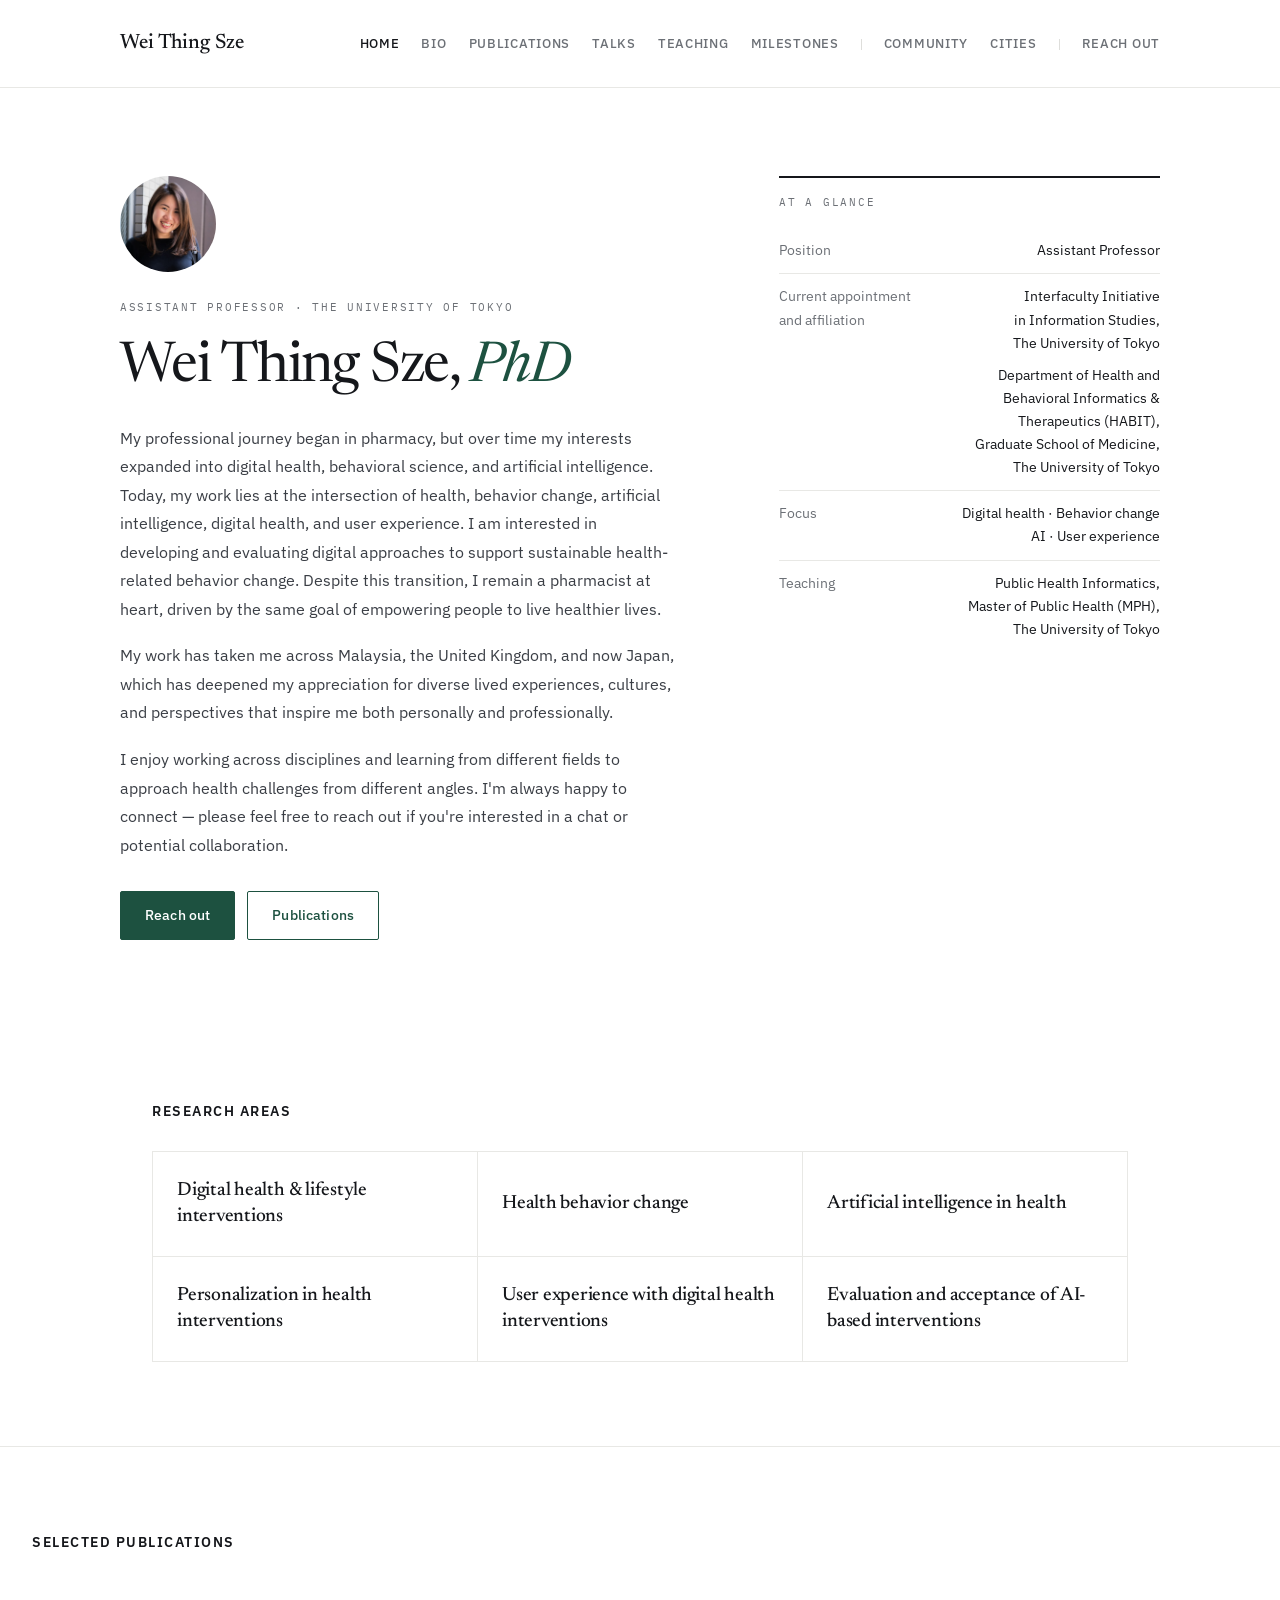
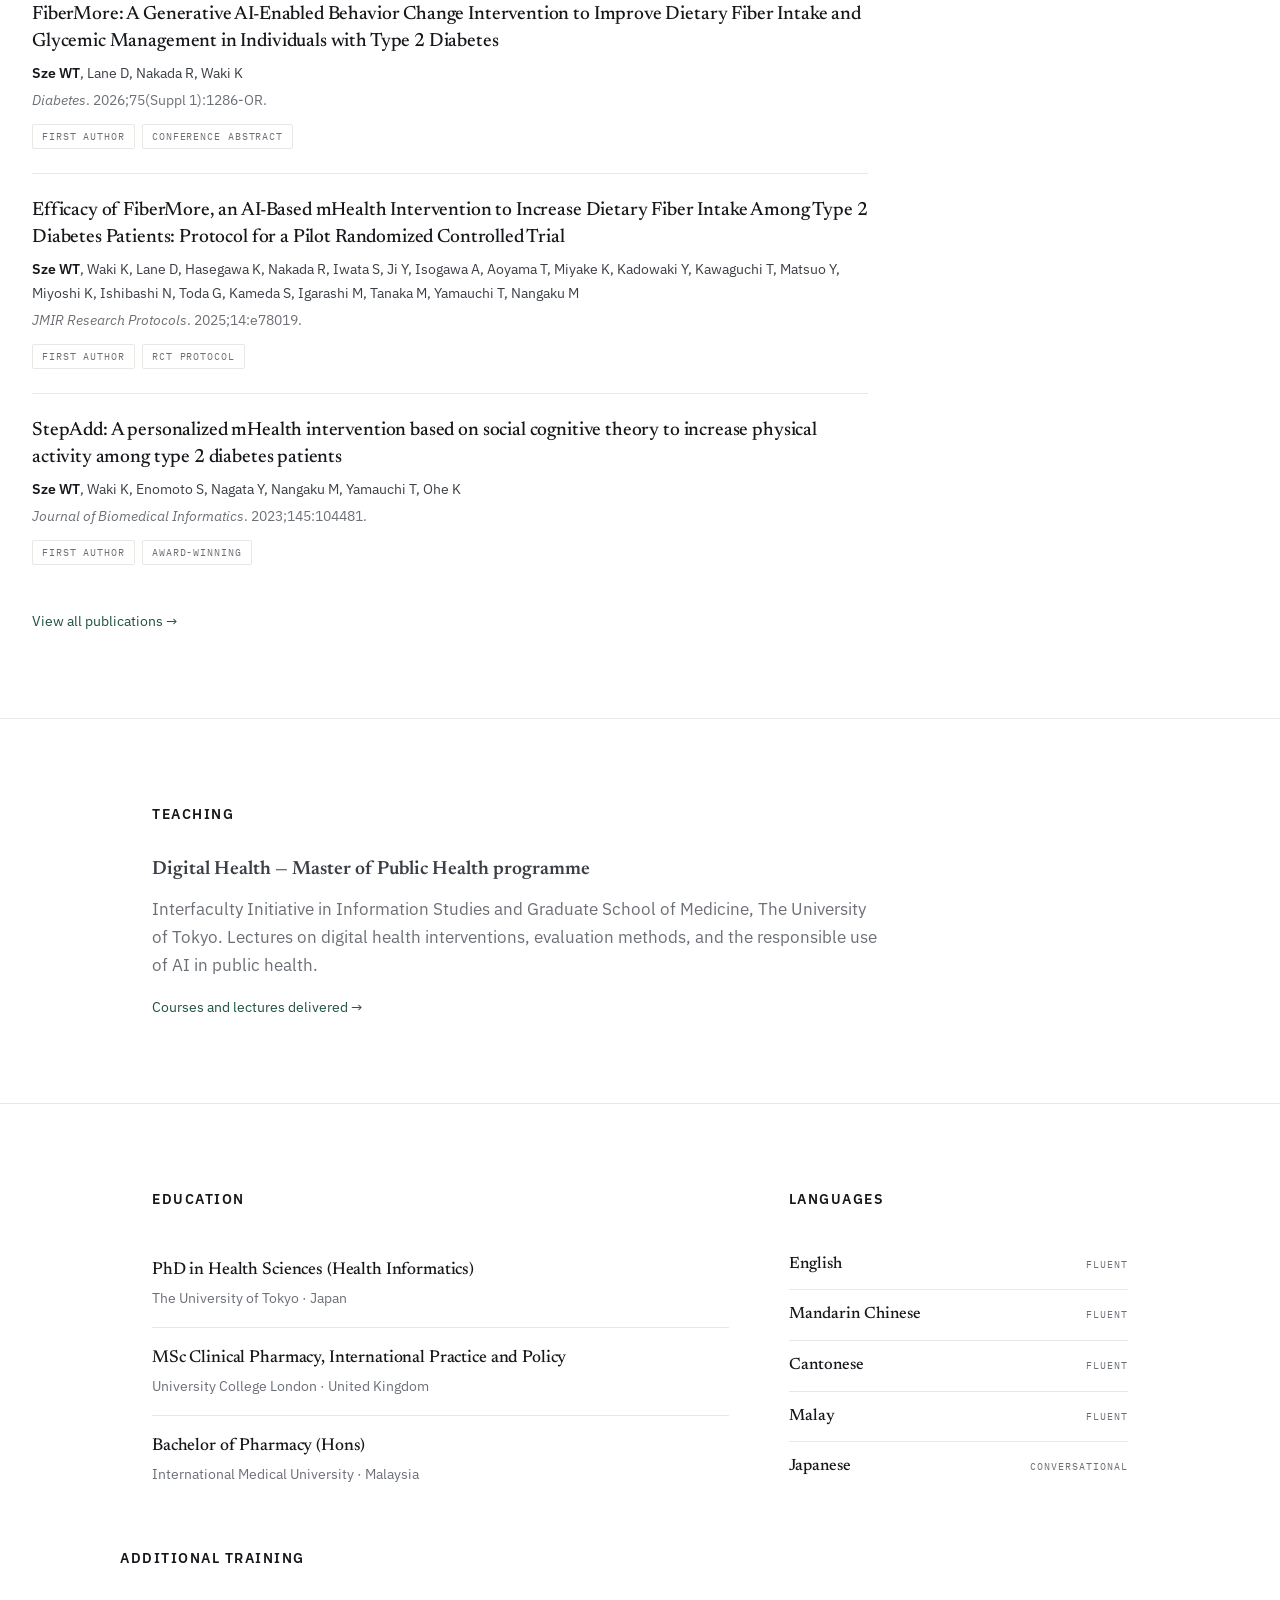
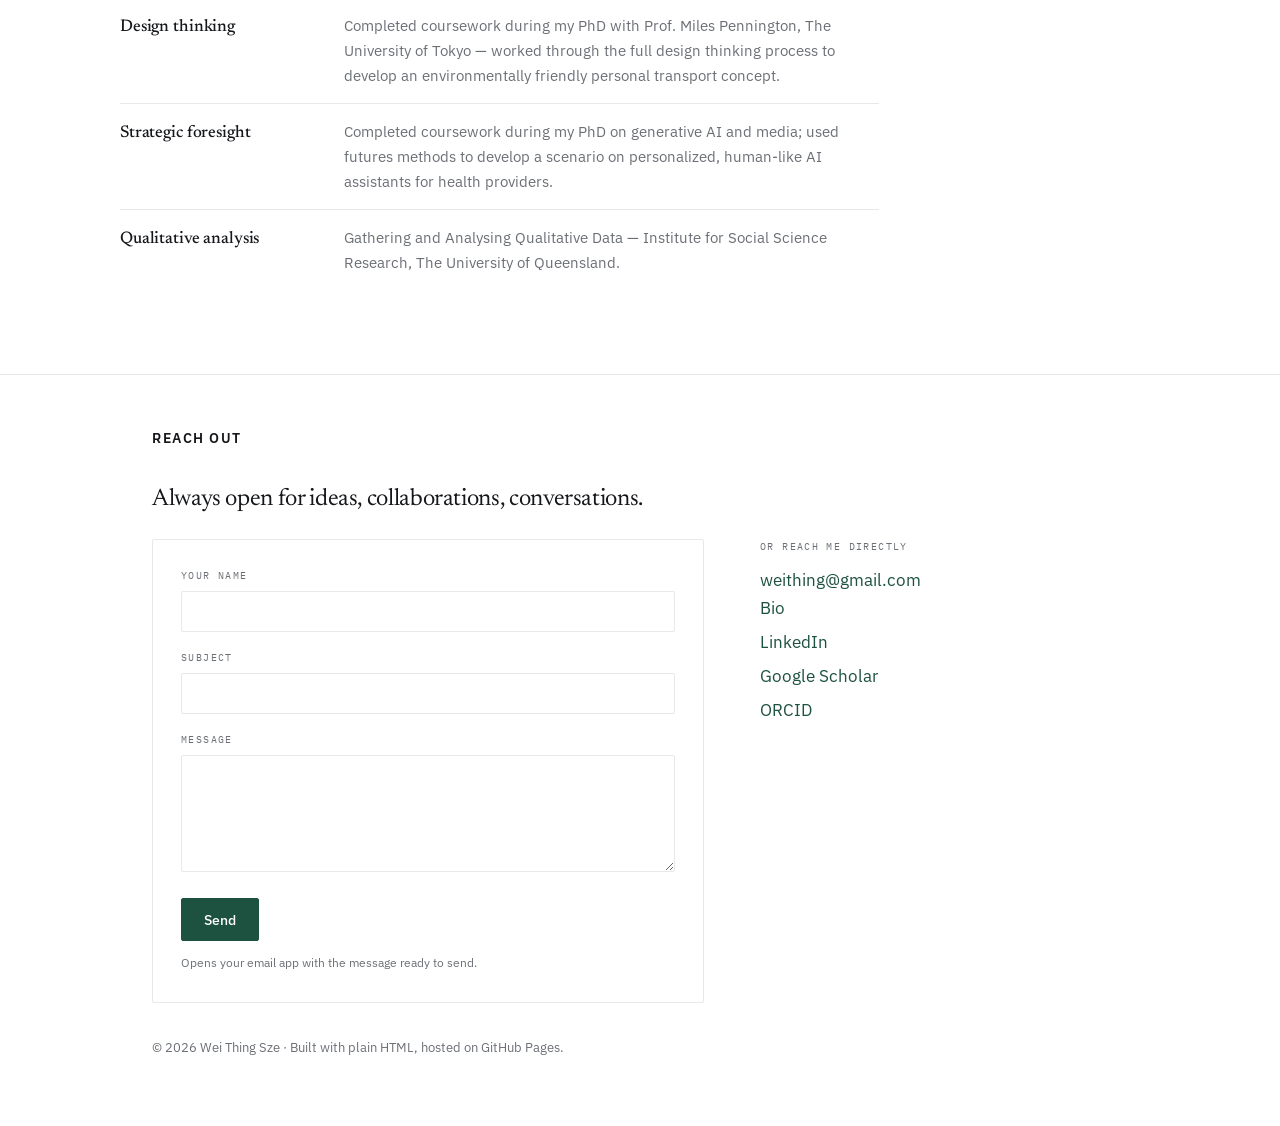
==== commit dc58b412: "Add files via upload" ====
--- a/index.html
+++ b/index.html
@@ -89,10 +89,11 @@
     <a class="wordmark" href="index.html">Wei Thing Sze</a>
     <nav aria-label="Main">
       <a href="index.html">Home</a>
+      <a href="bio.html">Bio</a>
       <a href="publications.html">Publications</a>
       <a href="talks.html">Talks</a>
       <a href="teaching.html">Teaching</a>
-      <a href="awards.html">Awards</a>
+      <a href="awards.html">Milestones</a>
       <span class="nav-sep" aria-hidden="true"></span>
       <a href="community.html">Community</a>
       <a href="cities.html">Cities</a>
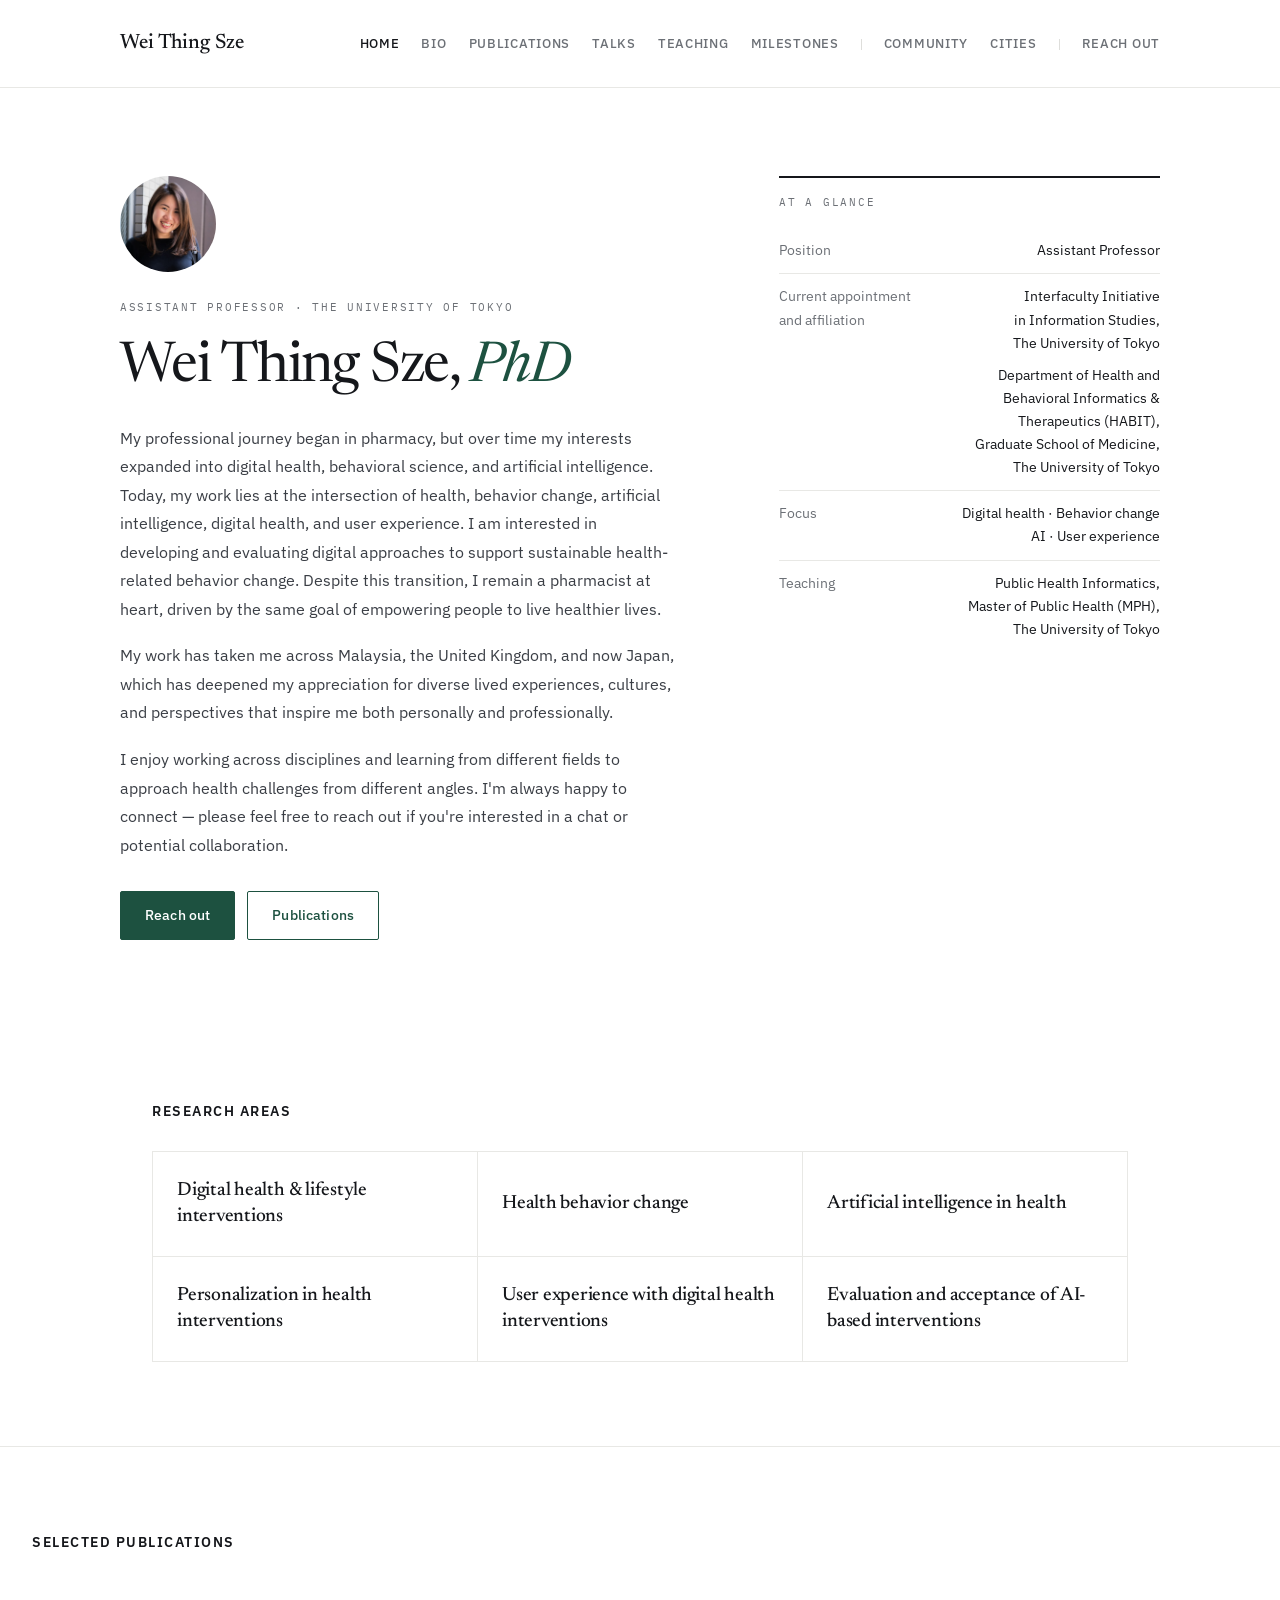
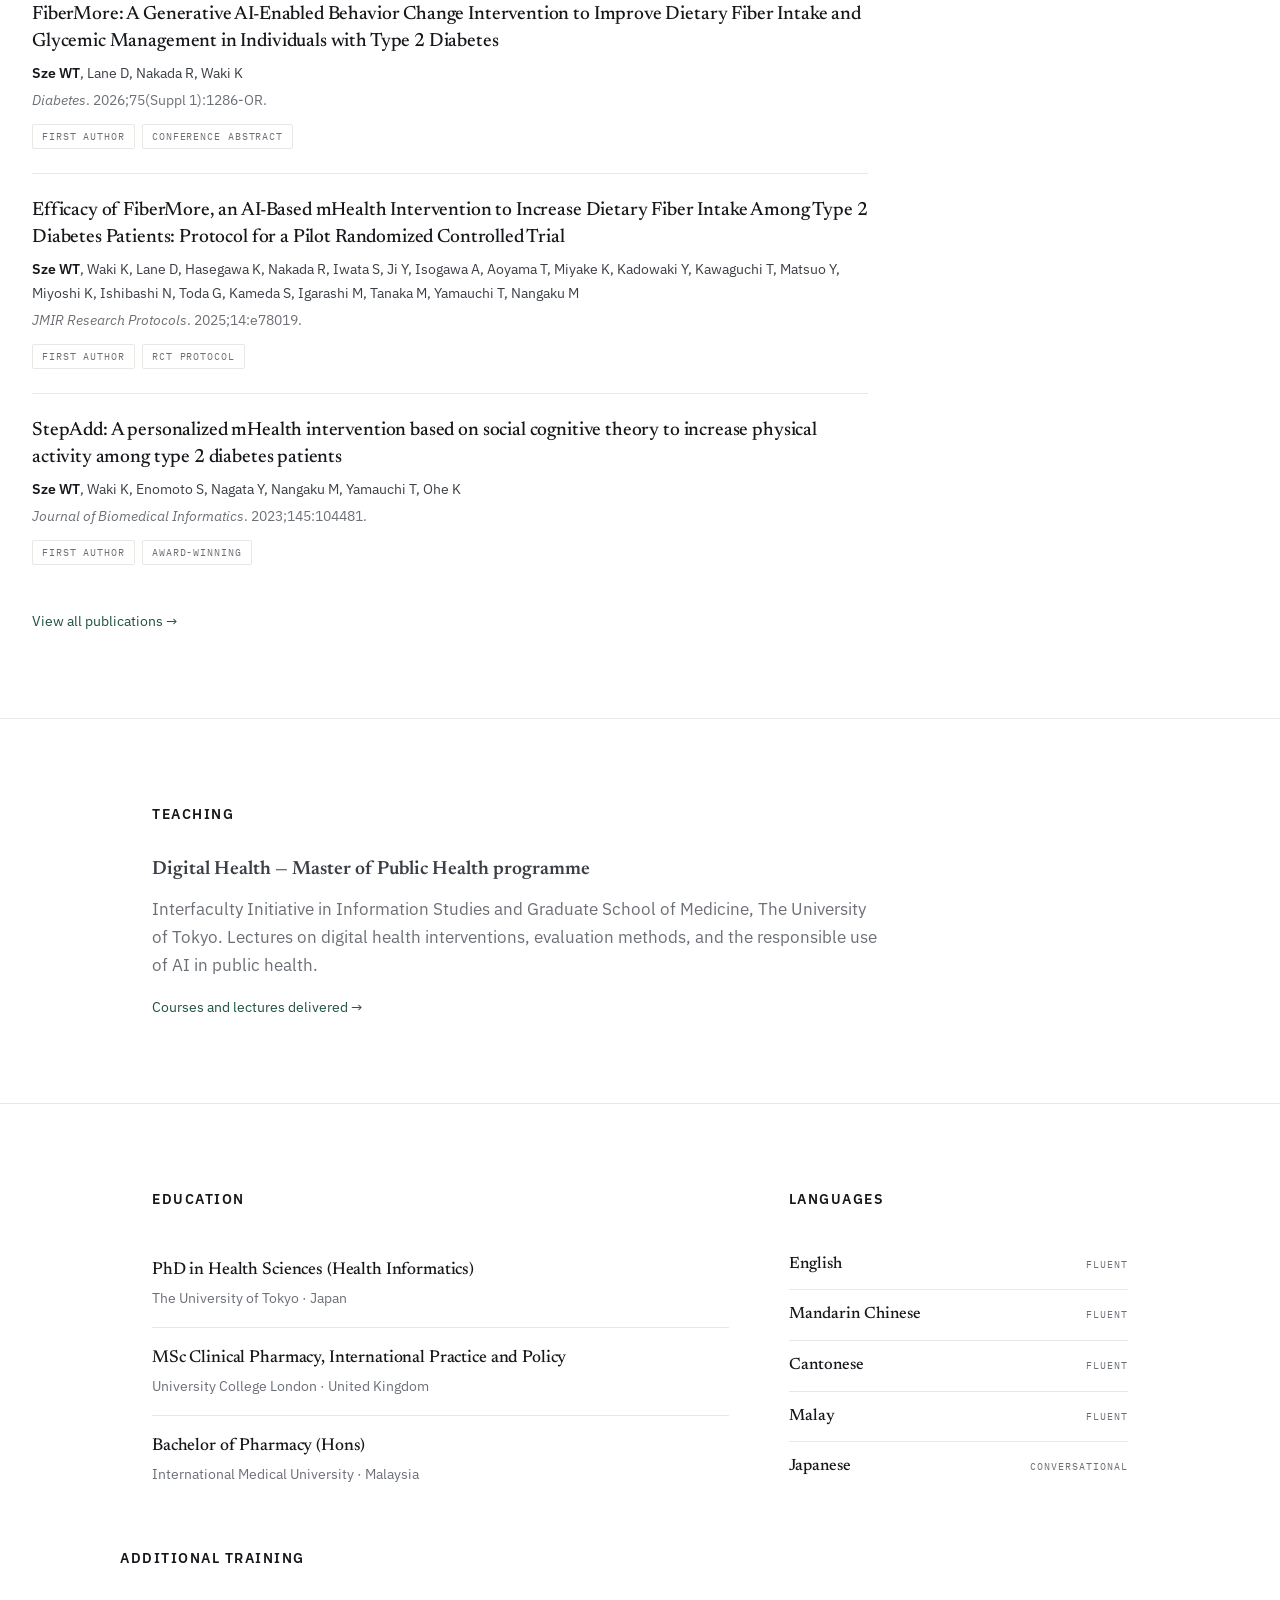
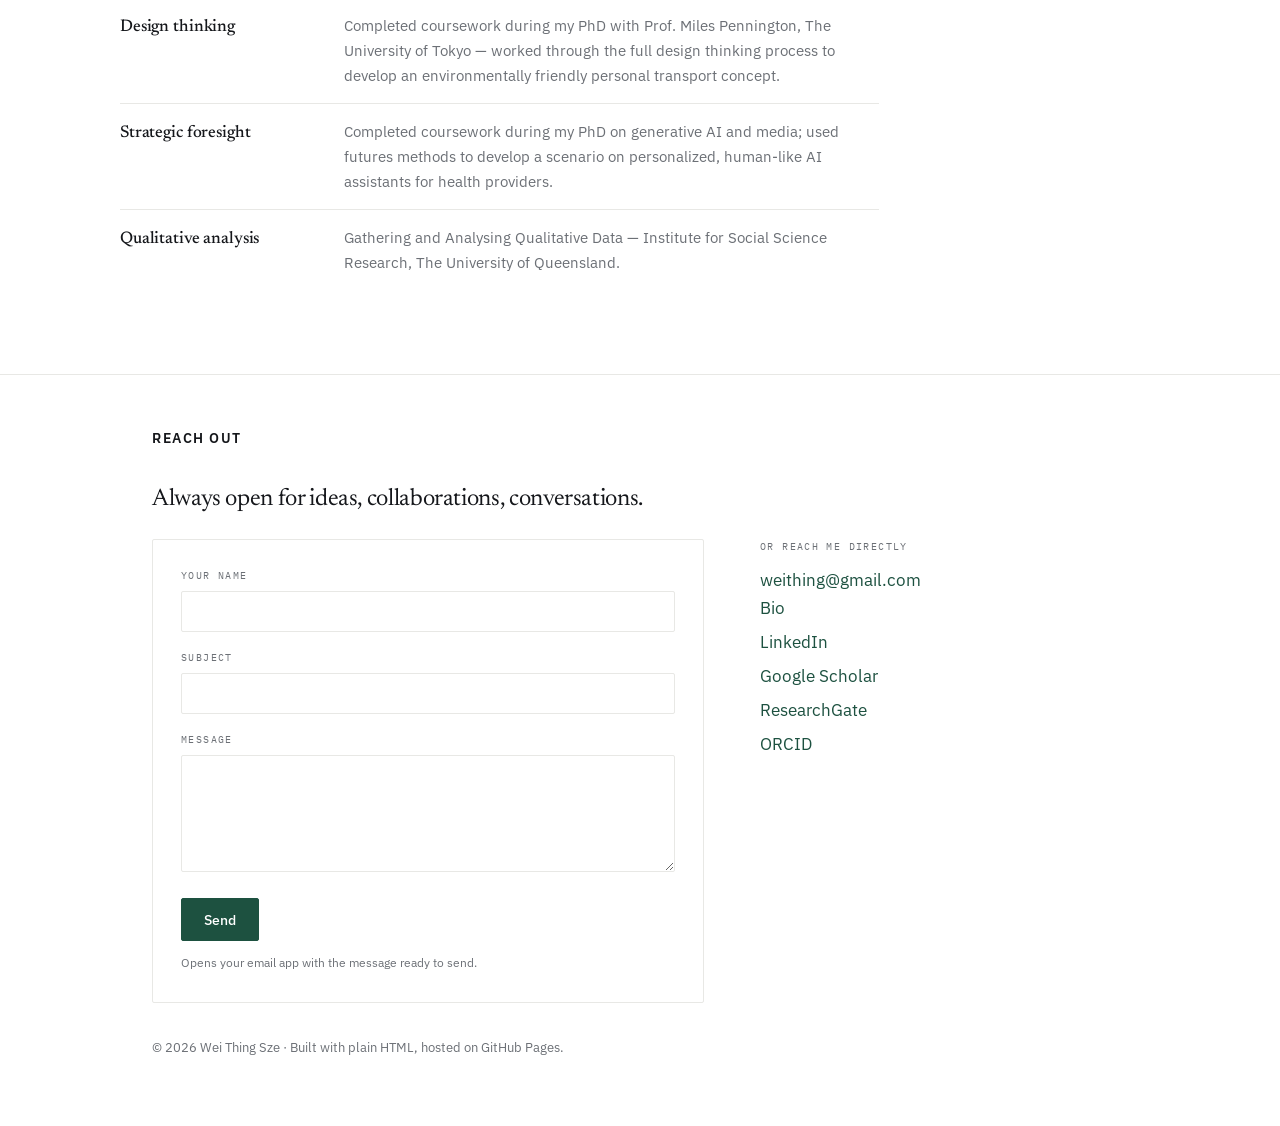
==== commit 0b1ded9b: "Add files via upload" ====
--- a/index.html
+++ b/index.html
@@ -217,6 +217,7 @@
           <li><a href="bio.html">Bio</a></li>
           <li><a data-link="linkedin" href="#">LinkedIn</a></li>
           <li><a data-link="scholar" href="#">Google Scholar</a></li>
+          <li><a data-link="researchgate" href="#">ResearchGate</a></li>
           <li><a data-link="orcid" href="#">ORCID</a></li>
           <li><a data-link="github" href="#">GitHub</a></li>
         </ul>
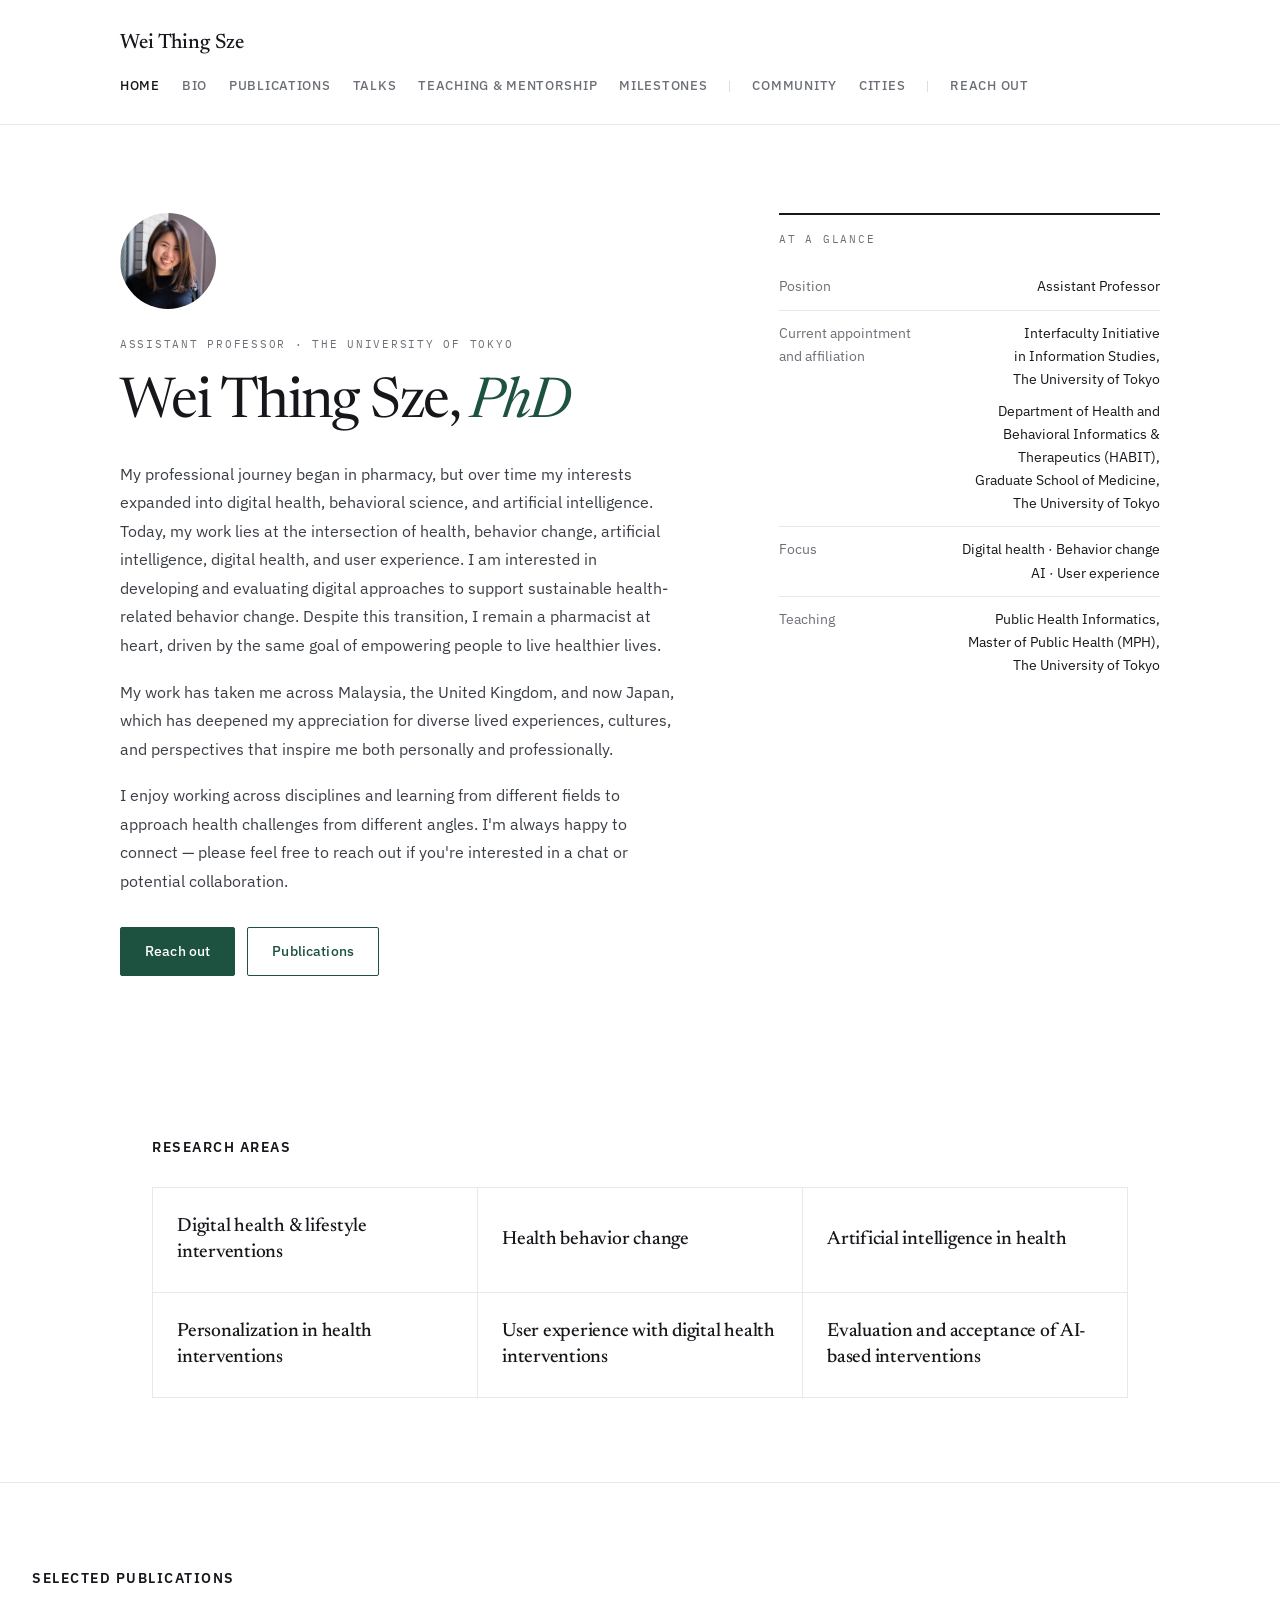
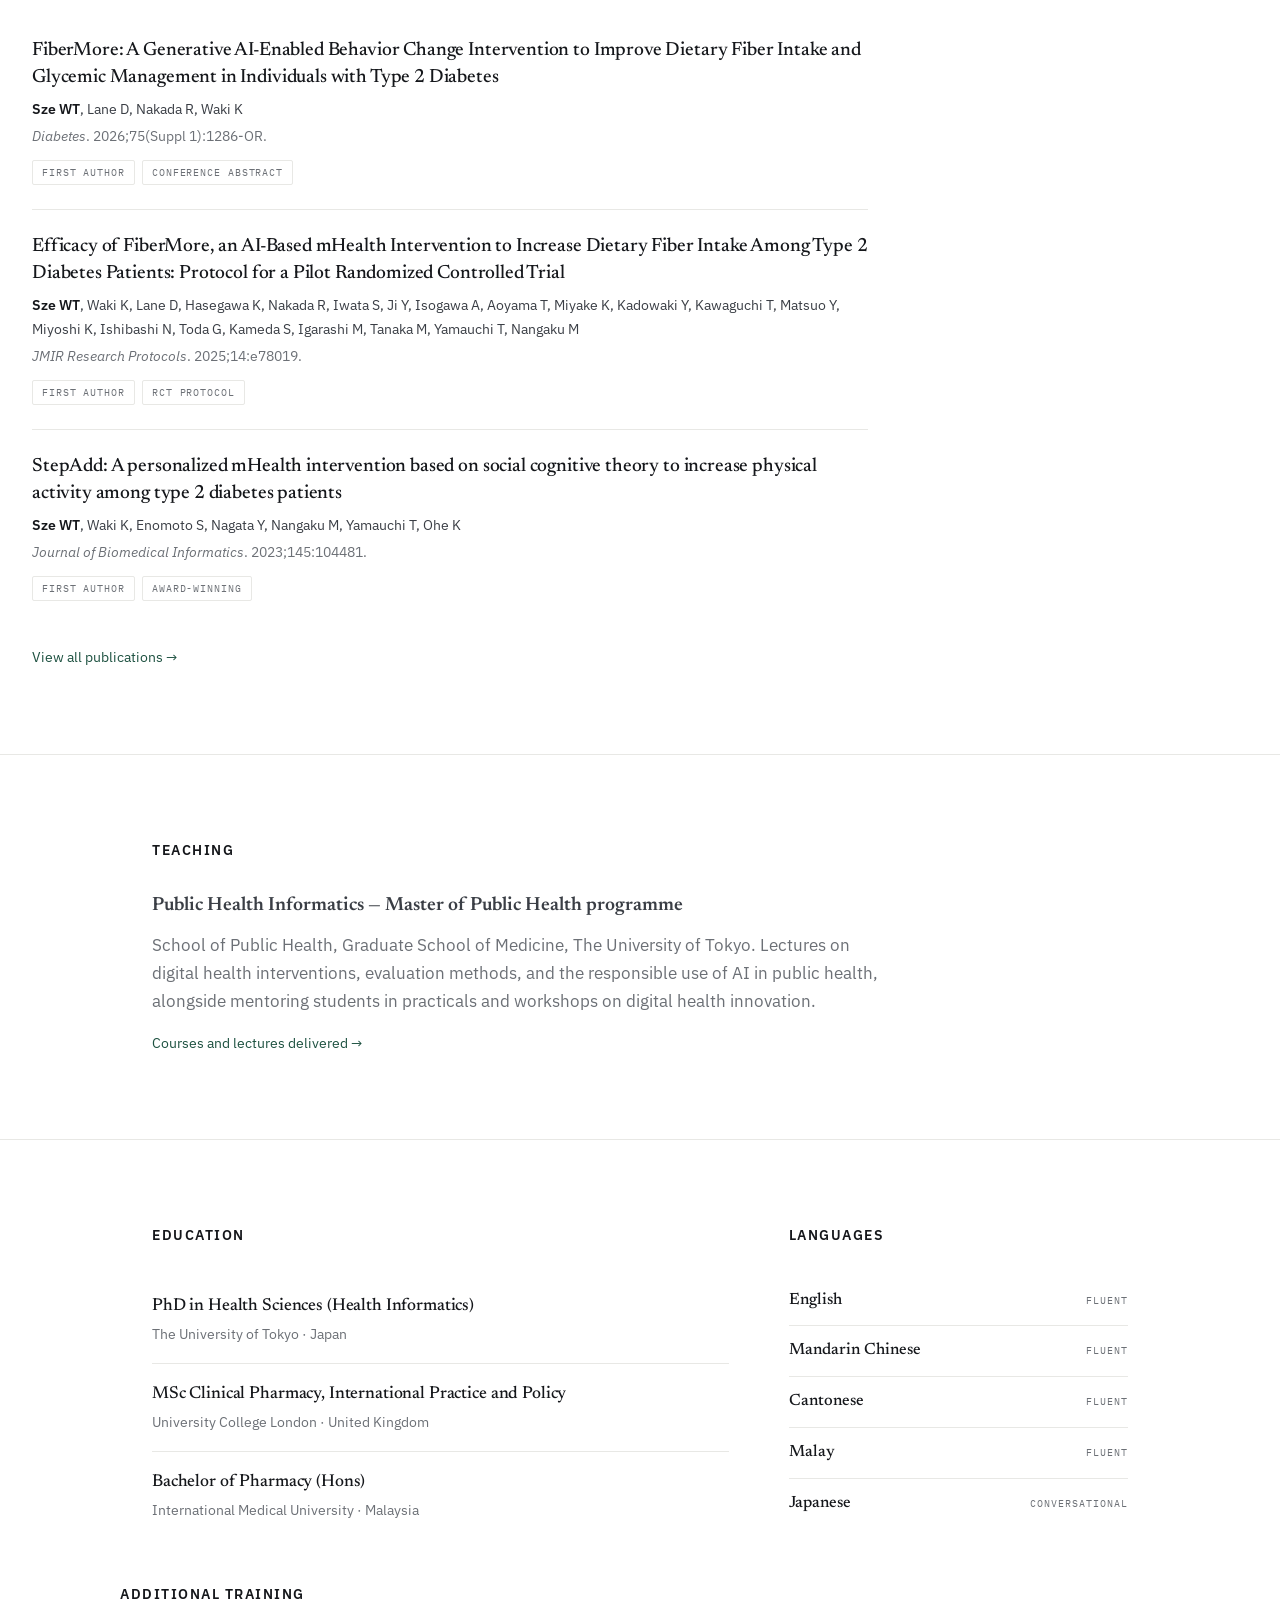
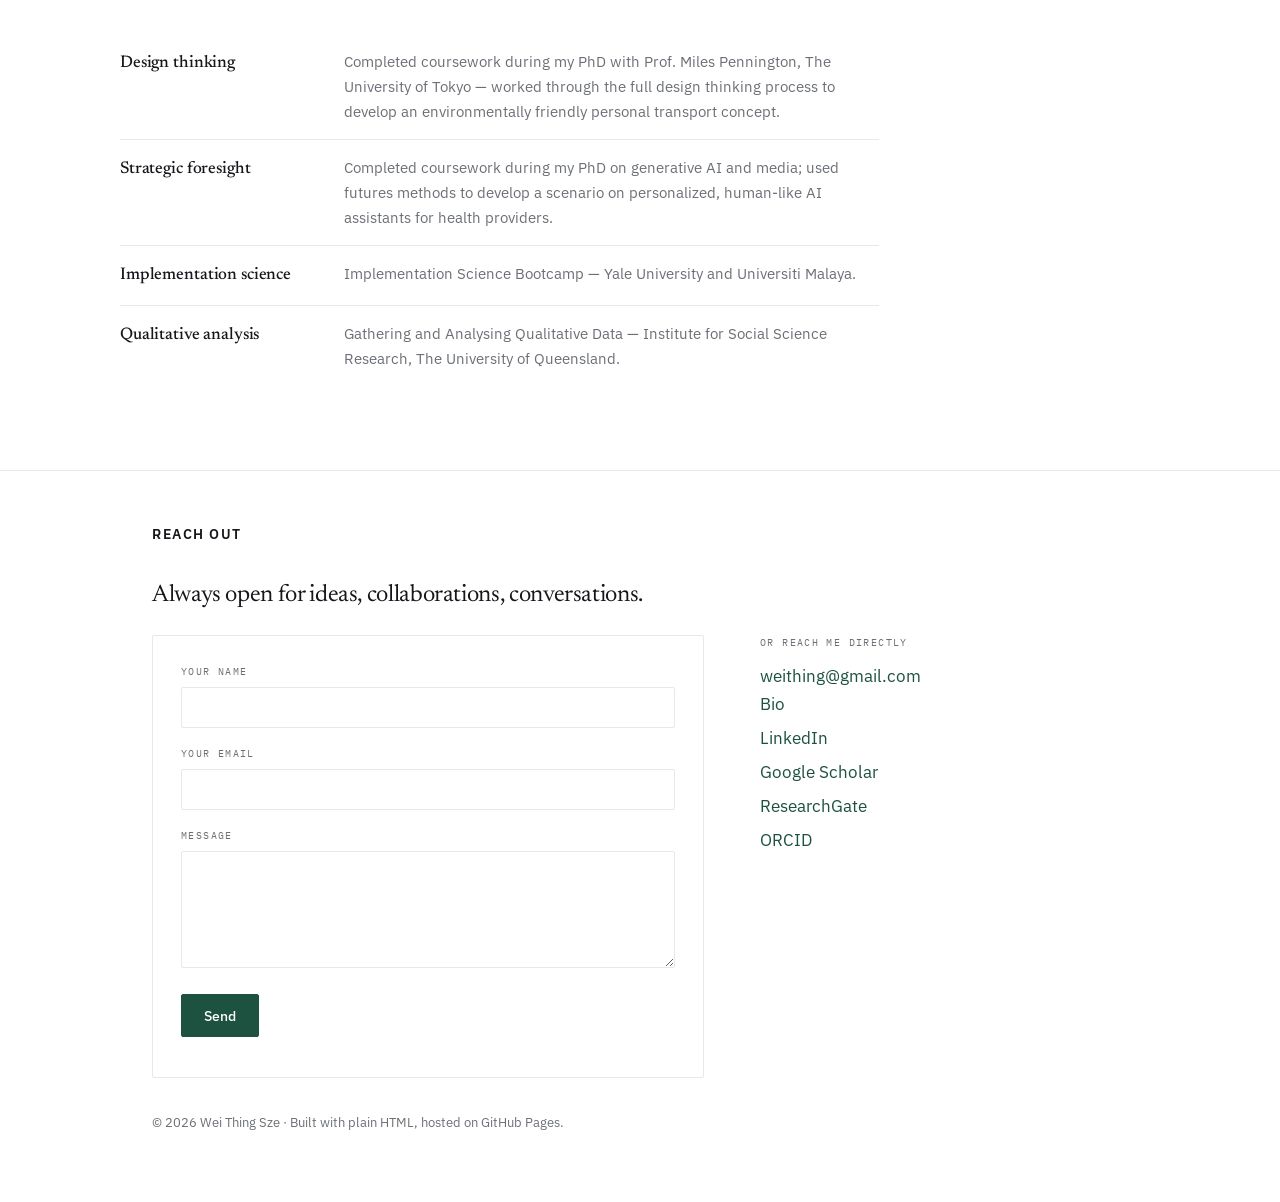
==== commit 5d104ffb: "Add files via upload" ====
--- a/index.html
+++ b/index.html
@@ -81,6 +81,57 @@
 <meta name="twitter:description" content="Wei Thing Sze is an Assistant Professor at The University of Tokyo, in the Interfaculty Initiative in Information Studies and the Graduate School of Medicine, researching digital health and lifestyle interventions and behavior change.">
 <meta name="twitter:image" content="https://weithingsze.github.io/preview.png">
 <link rel="canonical" href="https://weithingsze.github.io/">
+
+<script type="application/ld+json">
+{
+  "@context": "https://schema.org",
+  "@type": "Person",
+  "name": "Wei Thing Sze",
+  "givenName": "Wei Thing",
+  "familyName": "Sze",
+  "honorificSuffix": "PhD",
+  "jobTitle": "Assistant Professor",
+  "url": "https://weithingsze.github.io",
+  "image": "https://weithingsze.github.io/headshot.jpg",
+  "worksFor": {
+    "@type": "CollegeOrUniversity",
+    "name": "The University of Tokyo",
+    "url": "https://www.u-tokyo.ac.jp/"
+  },
+  "affiliation": [
+    { "@type": "Organization",
+      "name": "Interfaculty Initiative in Information Studies, The University of Tokyo",
+      "url": "https://www.iii.u-tokyo.ac.jp/" },
+    { "@type": "Organization",
+      "name": "Department of Health and Behavioral Informatics & Therapeutics (HABIT), Graduate School of Medicine, The University of Tokyo",
+      "url": "https://waki-lab.jp/" }
+  ],
+  "alumniOf": [
+    { "@type": "CollegeOrUniversity", "name": "The University of Tokyo" },
+    { "@type": "CollegeOrUniversity", "name": "University College London" },
+    { "@type": "CollegeOrUniversity", "name": "International Medical University, Malaysia" }
+  ],
+  "knowsAbout": [
+    "Digital health", "Lifestyle interventions", "Health behavior change",
+    "Artificial intelligence in health", "Personalization in health interventions",
+    "User experience with digital health interventions",
+    "Evaluation and acceptance of AI-based interventions",
+    "Type 2 diabetes", "Clinical pharmacy", "Health informatics"
+  ],
+  "knowsLanguage": ["English", "Mandarin Chinese", "Cantonese", "Malay", "Japanese"],
+  "sameAs": [
+    "https://orcid.org/0000-0003-1054-6886",
+    "https://scholar.google.com/citations?user=NYyczMIAAAAJ&hl=en",
+    "https://www.researchgate.net/profile/Wei-Thing-Sze-3",
+    "https://www.linkedin.com/in/weithingsze/"
+  ],
+  "identifier": {
+    "@type": "PropertyValue",
+    "propertyID": "ORCID",
+    "value": "0000-0003-1054-6886"
+  }
+}
+</script>
 </head>
 <body data-page="index.html">
 
@@ -92,7 +143,7 @@
       <a href="bio.html">Bio</a>
       <a href="publications.html">Publications</a>
       <a href="talks.html">Talks</a>
-      <a href="teaching.html">Teaching</a>
+      <a href="teaching.html">Teaching &amp; mentorship</a>
       <a href="awards.html">Milestones</a>
       <span class="nav-sep" aria-hidden="true"></span>
       <a href="community.html">Community</a>
@@ -163,9 +214,8 @@
   <section id="teaching">
     <div class="wrap">
       <p class="section-title">Teaching</p>
-      <p style="font-family:Newsreader,serif;font-weight:600;font-size:1.2rem">Digital Health — Master of Public Health programme</p>
-      <p style="margin-top:8px;color:var(--muted);max-width:44em">Interfaculty Initiative in Information Studies and Graduate School of Medicine, The University of Tokyo.
-        Lectures on digital health interventions, evaluation methods, and the responsible use of AI in public health.</p>
+      <p style="font-family:Newsreader,serif;font-weight:600;font-size:1.2rem">Public Health Informatics — Master of Public Health programme</p>
+      <p style="margin-top:8px;color:var(--muted);max-width:44em">School of Public Health, Graduate School of Medicine, The University of Tokyo. Lectures on digital health interventions, evaluation methods, and the responsible use of AI in public health, alongside mentoring students in practicals and workshops on digital health innovation.</p>
       <p style="margin-top:16px;font-size:.9rem"><a href="teaching.html">Courses and lectures delivered &rarr;</a></p>
     </div>
   </section>
@@ -198,16 +248,16 @@
     <div class="contact-grid">
       <div class="card msg-box">
         <label for="f-name">Your name</label>
-        <input id="f-name" type="text">
-
-        <label for="f-subject">Subject</label>
-        <input id="f-subject" type="text">
+        <input id="f-name" type="text" autocomplete="name">
+
+        <label for="f-email">Your email</label>
+        <input id="f-email" type="email" autocomplete="email">
 
         <label for="f-msg">Message</label>
         <textarea id="f-msg" rows="5"></textarea>
 
         <button id="f-send" type="button">Send</button>
-        <p class="msg-note">Opens your email app with the message ready to send.</p>
+        <p class="msg-note" id="f-status"></p>
       </div>
 
       <div class="direct">
@@ -231,16 +281,55 @@
 <script src="data.js"></script>
 <script src="render.js"></script>
 <script>
-document.getElementById('f-send').addEventListener('click', function () {
-  var to = (window.SITE && window.SITE.email) || '';
-  var name = document.getElementById('f-name').value.trim();
-  var subject = document.getElementById('f-subject').value.trim() || 'Message from your website';
-  var msg = document.getElementById('f-msg').value.trim();
-  if (!msg) { document.getElementById('f-msg').focus(); return; }
-  var body = msg + (name ? '\n\n— ' + name : '');
-  window.location.href = 'mailto:' + to +
-    '?subject=' + encodeURIComponent(subject) + '&body=' + encodeURIComponent(body);
-});
+(function () {
+  var btn = document.getElementById('f-send');
+  var status = document.getElementById('f-status');
+  var say = function (t, ok) {
+    status.textContent = t;
+    status.style.color = ok ? 'var(--accent)' : 'var(--muted)';
+  };
+
+  btn.addEventListener('click', function () {
+    var name = document.getElementById('f-name').value.trim();
+    var email = document.getElementById('f-email').value.trim();
+    var msg = document.getElementById('f-msg').value.trim();
+
+    if (!msg) { document.getElementById('f-msg').focus(); return; }
+    if (!email) { document.getElementById('f-email').focus(); say('Please add your email so I can reply.'); return; }
+
+    btn.disabled = true;
+    say('Sending…');
+
+    fetch('https://formsubmit.co/ajax/' + ((window.SITE && window.SITE.email) || ''), {
+      method: 'POST',
+      headers: { 'Content-Type': 'application/json', Accept: 'application/json' },
+      body: JSON.stringify({
+        name: name || '(not given)',
+        email: email,
+        message: msg,
+        _subject: 'Message from your website',
+        _template: 'table',
+        _captcha: 'false'
+      })
+    })
+    .then(function (r) { return r.json(); })
+    .then(function (d) {
+      if (d && (d.success === 'true' || d.success === true)) {
+        say('Thank you — your message has been sent.', true);
+        document.getElementById('f-name').value = '';
+        document.getElementById('f-email').value = '';
+        document.getElementById('f-msg').value = '';
+      } else {
+        say('Something went wrong. Please email me directly instead.');
+      }
+      btn.disabled = false;
+    })
+    .catch(function () {
+      say('Something went wrong. Please email me directly instead.');
+      btn.disabled = false;
+    });
+  });
+})();
 </script>
 
 </body>
--- a/style.css
+++ b/style.css
@@ -338,6 +338,74 @@
 footer { border-top: 1px solid var(--hairline); padding: 52px 0 68px; }
 footer .small { font-size: 0.8rem; color: var(--muted); margin-top: 34px; }
 
+/* ── Mobile ───────────────────────────────────────────────────────────── */
+html, body { overflow-x: hidden; }
+img, svg { max-width: 100%; }
+
+@media (max-width: 700px) {
+  body { font-size: 16px; line-height: 1.68; }
+  .wrap { padding: 0 20px; }
+
+  /* Nav becomes a single swipeable strip rather than wrapping into a block */
+  .header-inner { flex-direction: column; align-items: flex-start; gap: 10px; padding: 18px 0 0; }
+  nav {
+    flex-wrap: nowrap; overflow-x: auto; width: 100%;
+    margin: 0 -20px; padding: 4px 20px 14px;
+    -webkit-overflow-scrolling: touch; scrollbar-width: none;
+    gap: 18px;
+  }
+  nav::-webkit-scrollbar { display: none; }
+  nav a { white-space: nowrap; padding: 4px 0; font-size: 0.8rem; }
+  .nav-sep { display: none; }
+  .wordmark { font-size: 1.18rem; }
+
+  /* Headings and rhythm */
+  h1 { font-size: clamp(1.85rem, 8vw, 2.3rem); letter-spacing: -0.018em; }
+  .page-head { padding: 40px 0 6px; }
+  section { padding: 44px 0; }
+  .section-title { font-size: 0.78rem; letter-spacing: 0.1em; margin-bottom: 20px; }
+
+  /* Hero */
+  .hero { padding: 36px 0 8px !important; gap: 34px !important; }
+  .hero h1 { font-size: clamp(2rem, 8.5vw, 2.5rem); }
+  .hero p.lede { font-size: 1rem; }
+  .portrait { width: 86px; height: 86px; margin-bottom: 20px; }
+
+  /* Counters and cards */
+  .counters { gap: 26px; margin-top: 24px; }
+  .counter .n { font-size: 1.9rem; }
+  .card { padding: 20px; }
+  .areas .card { min-height: 0; padding: 20px; }
+  .area h3 { font-size: 1.1rem; }
+
+  /* Entries stay readable rather than squeezing into two columns */
+  .pub { padding: 20px 0; }
+  .pub .title, .entry h3, .honour h3 { font-size: 1.08rem; }
+  .honour h3 { font-size: 1.2rem; }
+  .awarded-for { padding: 12px 14px; }
+
+  /* Comfortable tap targets */
+  .btn { padding: 13px 22px; }
+  .copy-btn { padding: 9px 16px; }
+  .msg-box button { width: 100%; padding: 14px 20px; }
+  .facts-list li, .svc-item, .lang-item, .edu-item { padding: 13px 0; }
+  .facts-list .k { min-width: 0; }
+  .facts-list li { flex-direction: column; gap: 3px; }
+
+  /* Map: swipeable, with room to breathe */
+  .map-card { margin: 20px -20px 8px; padding: 10px 0; border-left: none; border-right: none; }
+  svg.map { min-width: 860px; }
+  .map-hint { padding: 0 20px; }
+
+  footer { padding: 40px 0 56px; }
+}
+
+@media (max-width: 420px) {
+  .wrap { padding: 0 16px; }
+  nav { margin: 0 -16px; padding: 4px 16px 14px; }
+  .map-card { margin-left: -16px; margin-right: -16px; }
+}
+
 /* ── Responsive ───────────────────────────────────────────────────────── */
 @media (max-width: 860px) {
   .wrap { padding: 0 24px; }
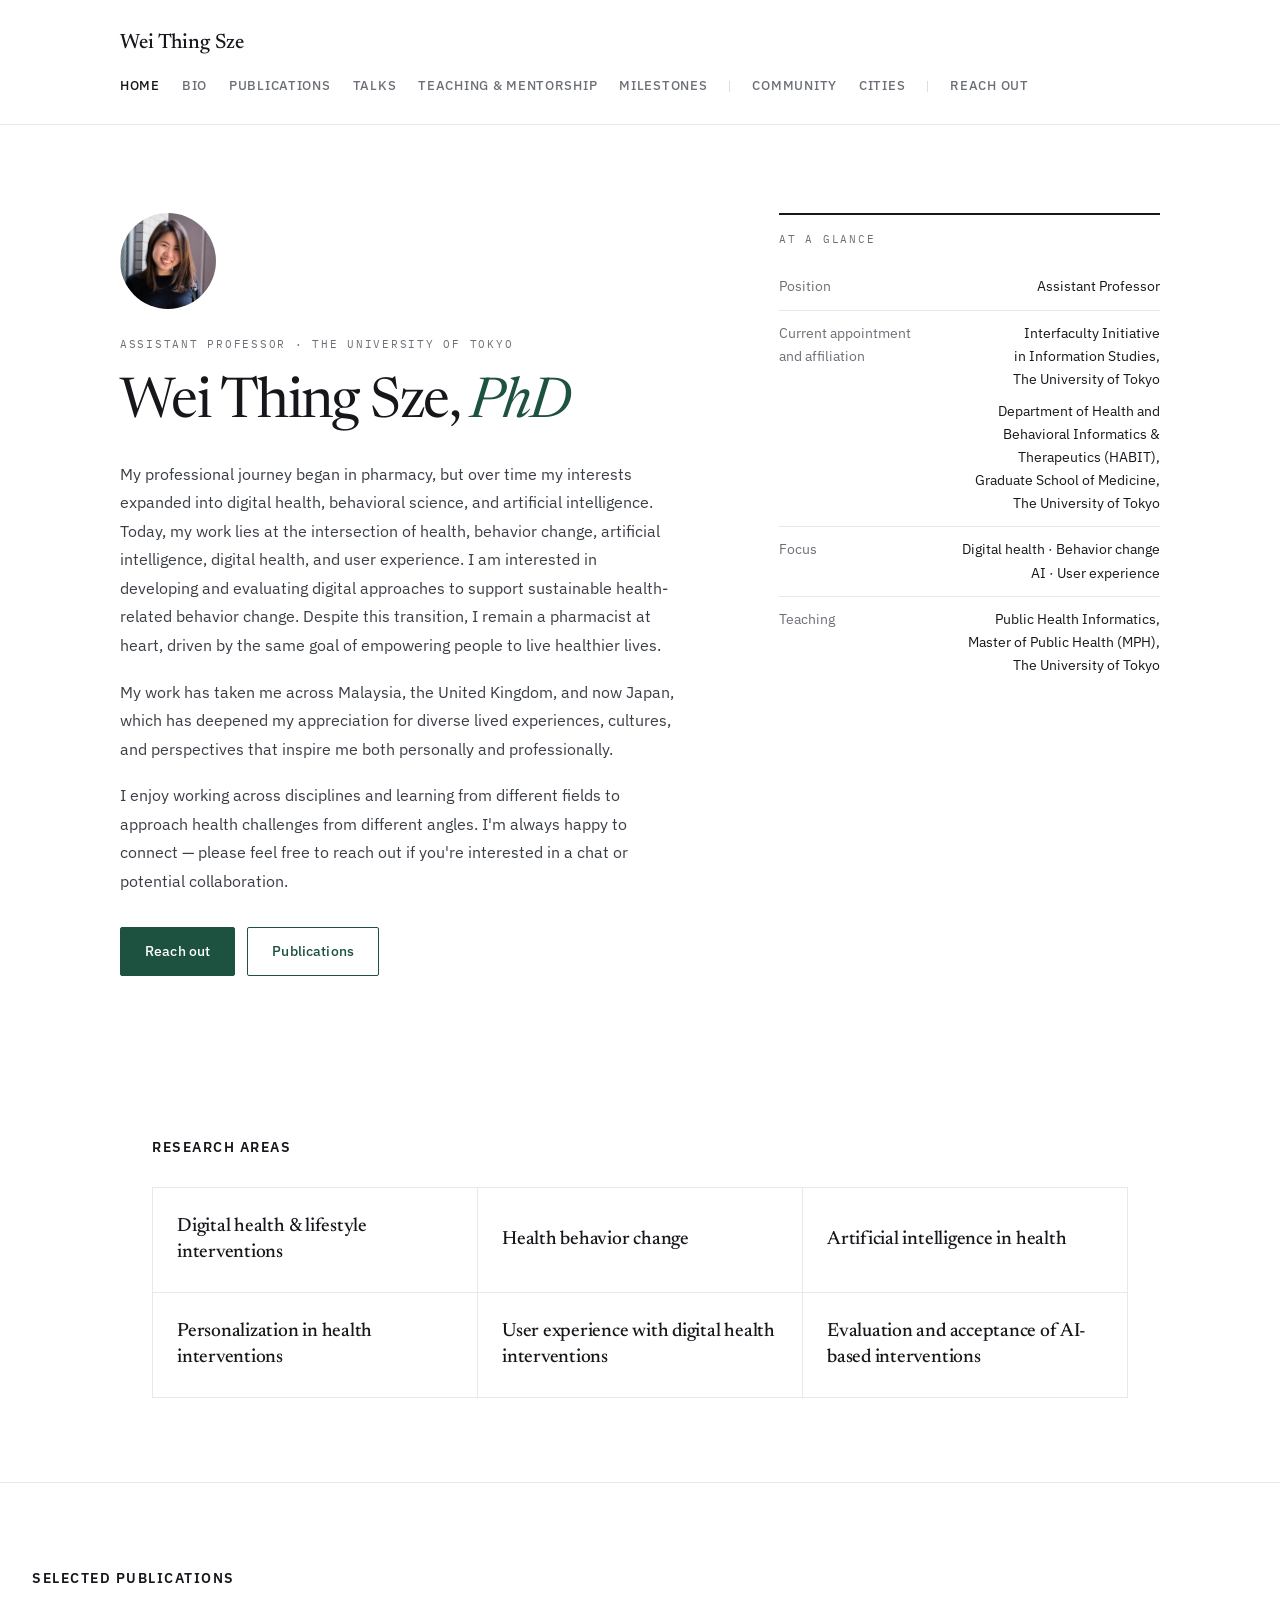
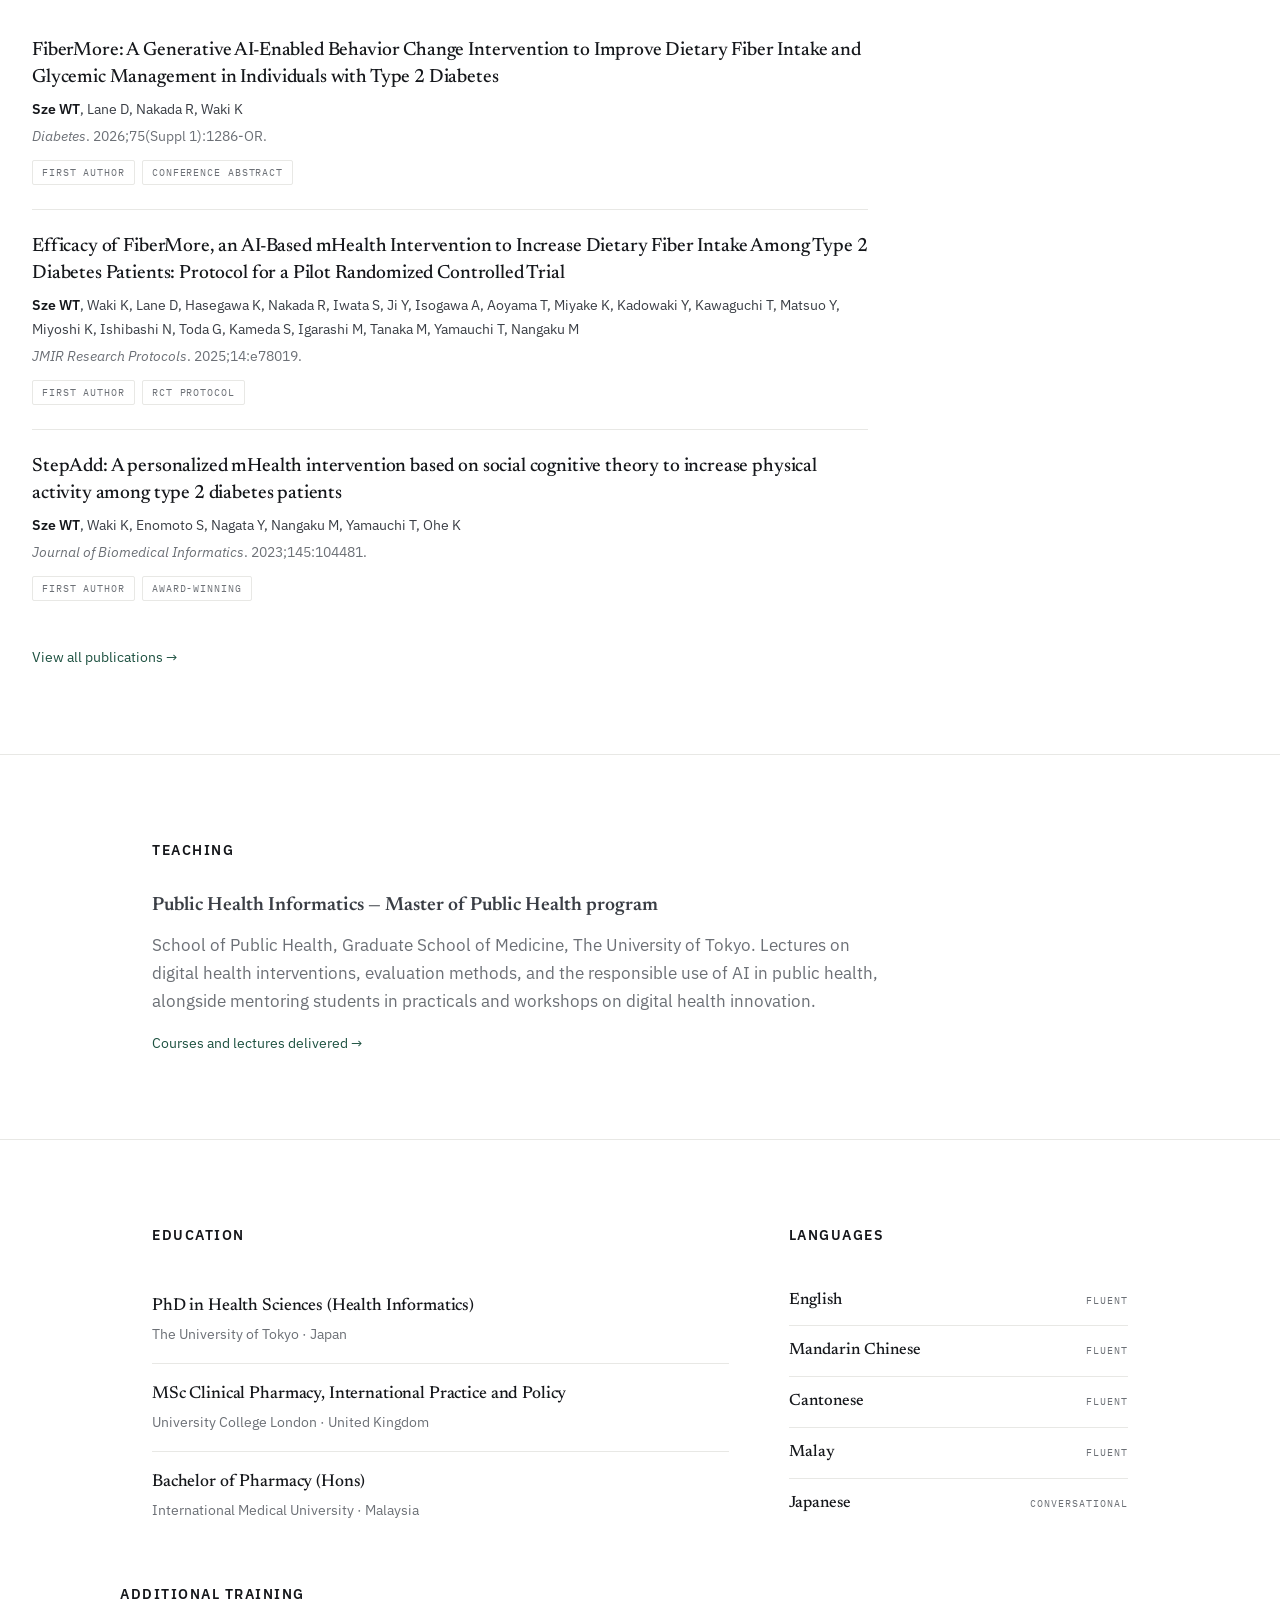
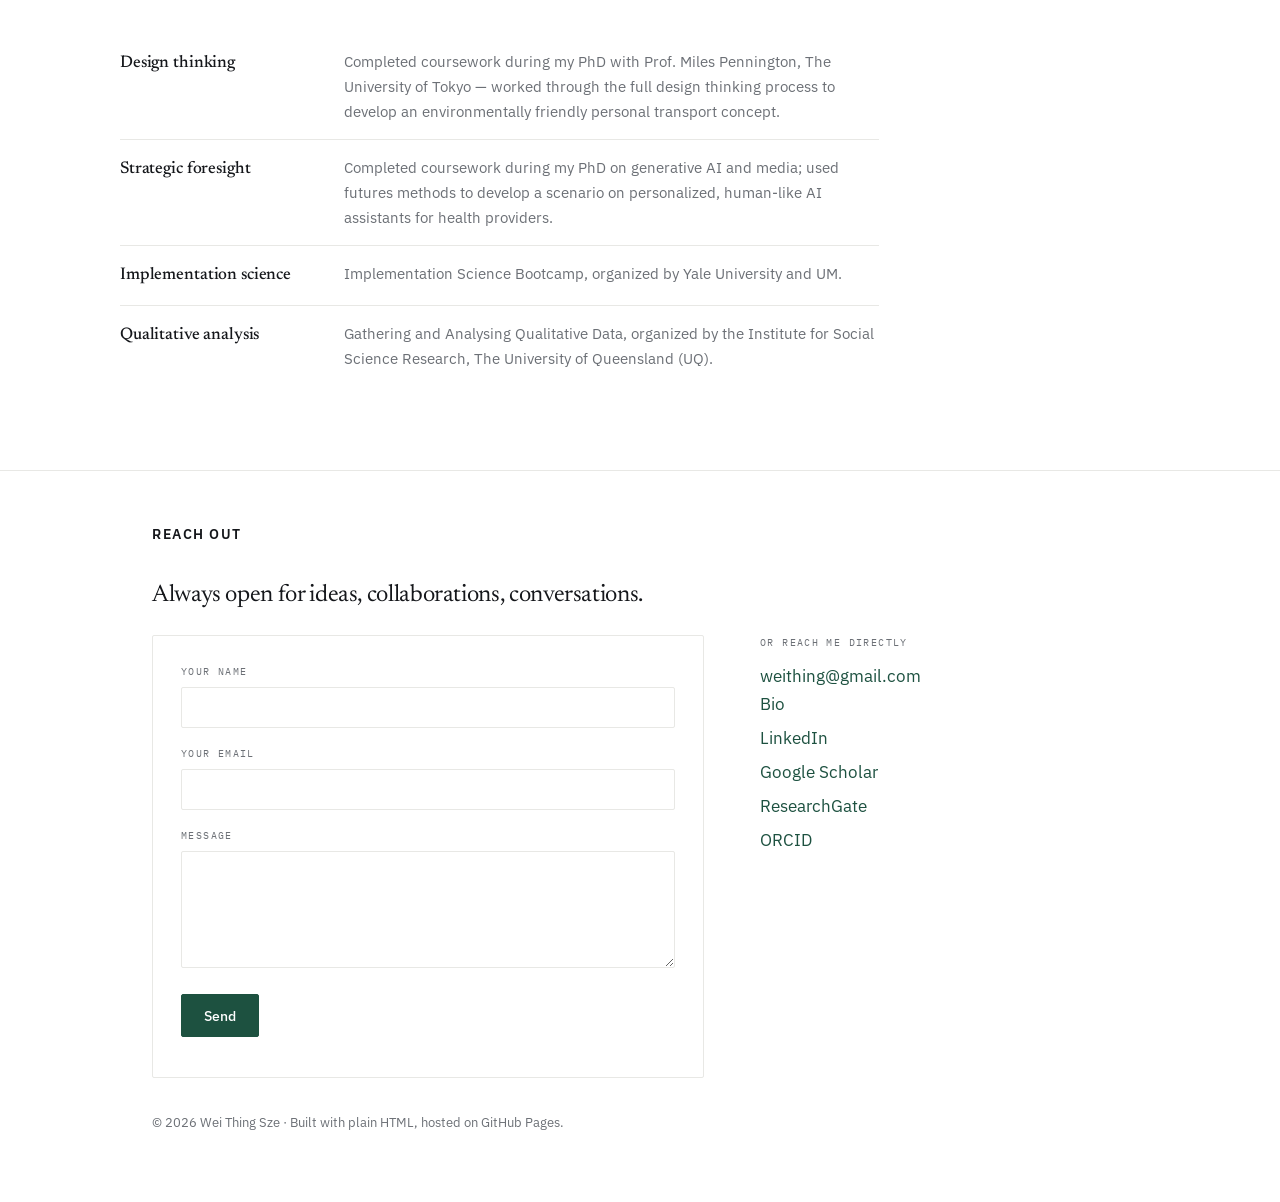
==== commit b29ee58b: "Add files via upload" ====
--- a/index.html
+++ b/index.html
@@ -214,7 +214,7 @@
   <section id="teaching">
     <div class="wrap">
       <p class="section-title">Teaching</p>
-      <p style="font-family:Newsreader,serif;font-weight:600;font-size:1.2rem">Public Health Informatics — Master of Public Health programme</p>
+      <p style="font-family:Newsreader,serif;font-weight:600;font-size:1.2rem">Public Health Informatics — Master of Public Health program</p>
       <p style="margin-top:8px;color:var(--muted);max-width:44em">School of Public Health, Graduate School of Medicine, The University of Tokyo. Lectures on digital health interventions, evaluation methods, and the responsible use of AI in public health, alongside mentoring students in practicals and workshops on digital health innovation.</p>
       <p style="margin-top:16px;font-size:.9rem"><a href="teaching.html">Courses and lectures delivered &rarr;</a></p>
     </div>
@@ -285,9 +285,13 @@
   var btn = document.getElementById('f-send');
   var status = document.getElementById('f-status');
   var say = function (t, ok) {
-    status.textContent = t;
+    status.innerHTML = t;
     status.style.color = ok ? 'var(--accent)' : 'var(--muted)';
   };
+
+  // Sending only works over http(s). Opened straight from disk, the browser
+  // blocks the request, so say so plainly rather than showing a vague error.
+  var isLocalFile = location.protocol === 'file:';
 
   btn.addEventListener('click', function () {
     var name = document.getElementById('f-name').value.trim();
@@ -297,10 +301,16 @@
     if (!msg) { document.getElementById('f-msg').focus(); return; }
     if (!email) { document.getElementById('f-email').focus(); say('Please add your email so I can reply.'); return; }
 
+    if (isLocalFile) {
+      say('Sending only works on the published site, not when the page is opened from a file.');
+      return;
+    }
+
+    var to = (window.SITE && window.SITE.email) || '';
     btn.disabled = true;
     say('Sending…');
 
-    fetch('https://formsubmit.co/ajax/' + ((window.SITE && window.SITE.email) || ''), {
+    fetch('https://formsubmit.co/ajax/' + to, {
       method: 'POST',
       headers: { 'Content-Type': 'application/json', Accept: 'application/json' },
       body: JSON.stringify({
@@ -312,21 +322,25 @@
         _captcha: 'false'
       })
     })
-    .then(function (r) { return r.json(); })
+    .then(function (r) { return r.json().catch(function () { return {}; }); })
     .then(function (d) {
+      btn.disabled = false;
       if (d && (d.success === 'true' || d.success === true)) {
         say('Thank you — your message has been sent.', true);
         document.getElementById('f-name').value = '';
         document.getElementById('f-email').value = '';
         document.getElementById('f-msg').value = '';
       } else {
-        say('Something went wrong. Please email me directly instead.');
+        // Show whatever the service reported — usually "please activate"
+        // on the very first submission.
+        say((d && d.message ? d.message : 'Could not send.') +
+            ' You can also email me directly at <a href="mailto:' + to + '">' + to + '</a>.');
       }
-      btn.disabled = false;
     })
     .catch(function () {
-      say('Something went wrong. Please email me directly instead.');
       btn.disabled = false;
+      say('Could not reach the mail service. Please email me directly at ' +
+          '<a href="mailto:' + to + '">' + to + '</a>.');
     });
   });
 })();
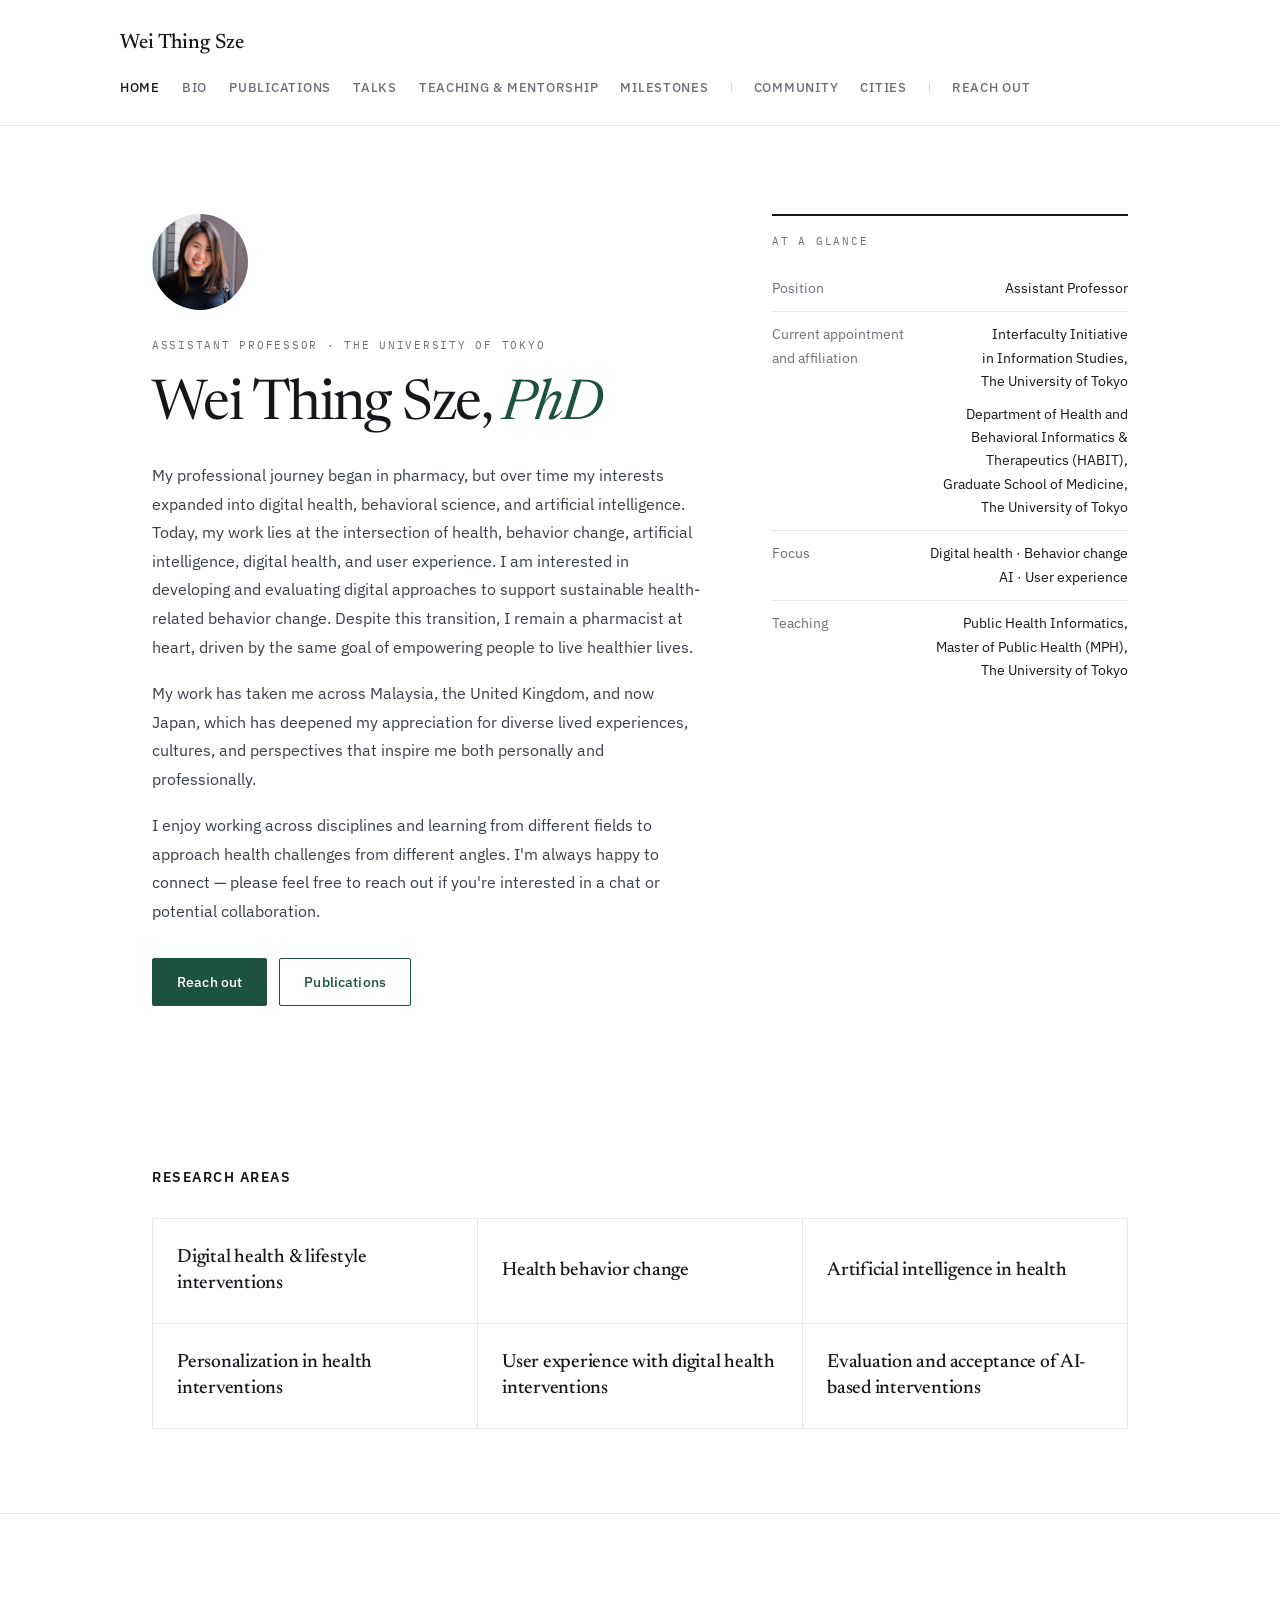
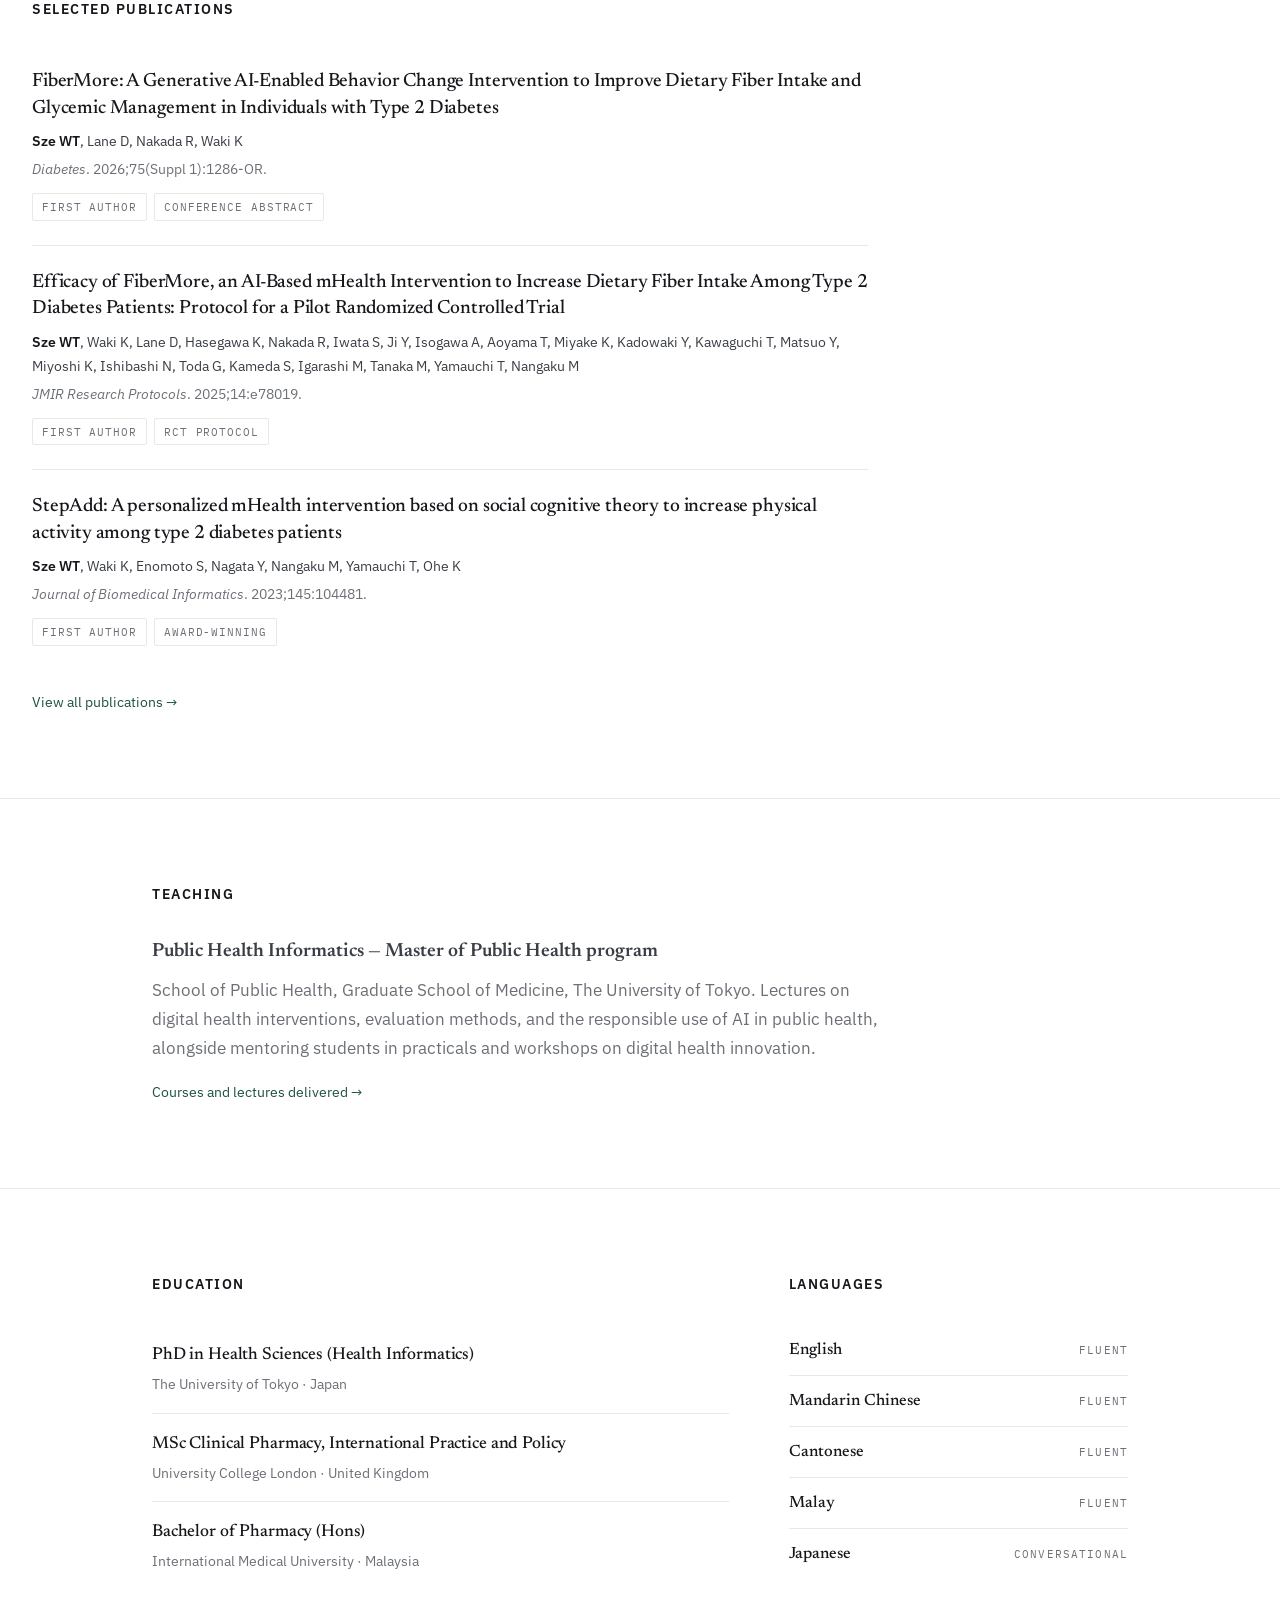
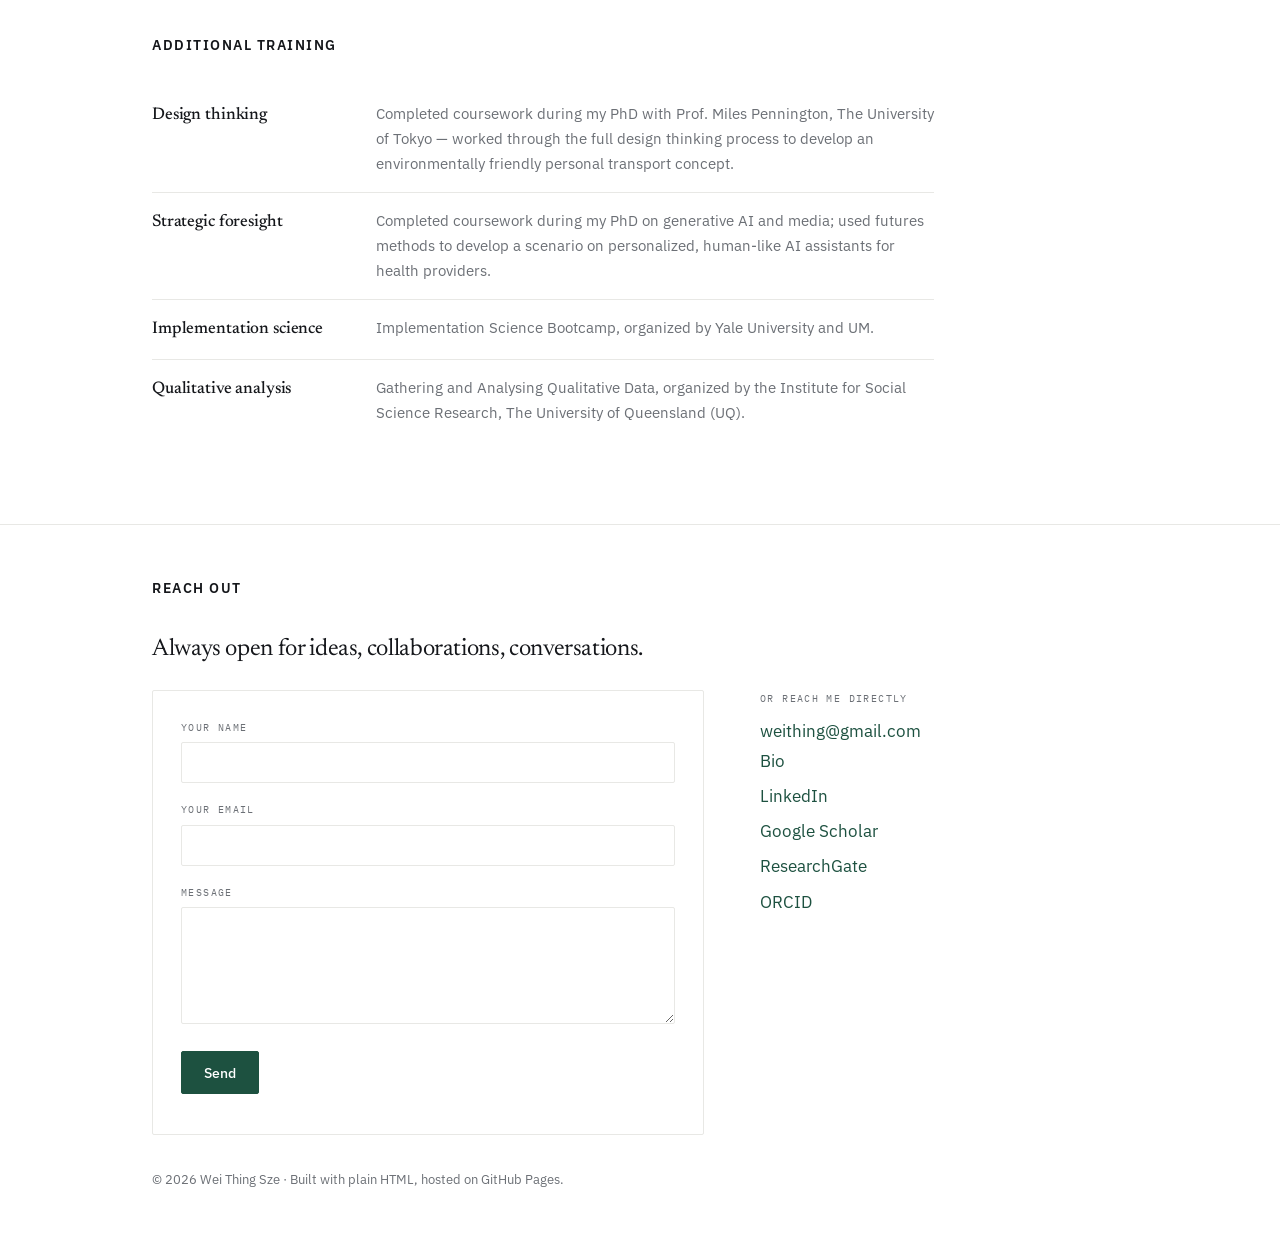
==== commit 08a56b3c: "Add files via upload" ====
--- a/index.html
+++ b/index.html
@@ -11,7 +11,7 @@
 <meta name="description" content="Wei Thing Sze is an Assistant Professor at The University of Tokyo, in the Interfaculty Initiative in Information Studies and the Graduate School of Medicine, researching digital health and lifestyle interventions and behavior change.">
 <style>
   .hero { display: grid; grid-template-columns: 1.55fr 1fr; gap: 68px;
-          padding: 88px 0 76px; align-items: start; }
+          padding-top: 88px; padding-bottom: 76px; align-items: start; }
   .portrait { width: 96px; height: 96px; border-radius: 50%; object-fit: cover;
               display: block; margin-bottom: 26px; }
   .eyebrow { font-family: 'IBM Plex Mono', monospace; font-size: .68rem;
@@ -60,7 +60,7 @@
                   color: var(--ink); letter-spacing: -.015em; margin-bottom: 20px; }
 
   @media (max-width: 860px) {
-    .hero { grid-template-columns: 1fr; gap: 48px; padding: 56px 0; }
+    .hero { grid-template-columns: 1fr; gap: 48px; padding-top: 56px; padding-bottom: 56px; }
     .contact-grid { grid-template-columns: 1fr; gap: 34px; }
   }
 </style>
@@ -231,11 +231,9 @@
         <ul class="lang-list" id="lang-list"></ul>
       </div>
     </div>
-    <div class="wrap" style="padding:0">
-      <div style="margin-top:44px">
-        <p class="section-title">Additional training</p>
-        <ul class="svc-list" id="training-list"></ul>
-      </div>
+    <div class="wrap" style="margin-top:44px">
+      <p class="section-title">Additional training</p>
+      <ul class="svc-list" id="training-list"></ul>
     </div>
   </section>
 </main>
--- a/style.css
+++ b/style.css
@@ -42,8 +42,8 @@
   background: var(--paper);
   color: var(--body);
   font-family: 'IBM Plex Sans', -apple-system, BlinkMacSystemFont, sans-serif;
-  font-size: 16.5px;
-  line-height: 1.7;
+  font-size: 17px;
+  line-height: 1.72;
   font-weight: 400;
   -webkit-font-smoothing: antialiased;
   -moz-osx-font-smoothing: grayscale;
@@ -92,7 +92,7 @@
 nav { display: flex; gap: 22px; flex-wrap: wrap; align-items: center; }
 nav a {
   font-family: 'IBM Plex Sans', sans-serif;
-  font-size: 0.815rem; font-weight: 500;
+  font-size: 0.84rem; font-weight: 500;
   letter-spacing: 0.055em; text-transform: uppercase;
   color: var(--muted);
 }
@@ -162,7 +162,7 @@
 /* ── Chips ────────────────────────────────────────────────────────────── */
 .chip, .tag {
   display: inline-block; font-family: 'IBM Plex Mono', monospace;
-  font-size: 0.63rem; letter-spacing: 0.09em; text-transform: uppercase;
+  font-size: 0.71rem; letter-spacing: 0.08em; text-transform: uppercase;
   color: var(--muted); background: transparent;
   border: 1px solid var(--hairline); border-radius: 2px; padding: 3px 9px;
 }
@@ -178,7 +178,7 @@
   line-height: 1; color: var(--ink); letter-spacing: -0.02em;
 }
 .counter .lbl {
-  font-family: 'IBM Plex Mono', monospace; font-size: 0.63rem;
+  font-family: 'IBM Plex Mono', monospace; font-size: 0.71rem;
   letter-spacing: 0.15em; text-transform: uppercase; color: var(--muted);
   margin-top: 7px;
 }
@@ -206,9 +206,9 @@
 }
 .pub .title a { color: var(--ink); }
 .pub .title a:hover { color: var(--accent); text-decoration: none; }
-.pub .authors { font-size: 0.875rem; color: var(--body); margin-bottom: 3px; }
+.pub .authors { font-size: 0.895rem; color: var(--body); margin-bottom: 3px; }
 .pub .authors strong { font-weight: 600; color: var(--ink); }
-.pub .venue { font-size: 0.85rem; color: var(--muted); }
+.pub .venue { font-size: 0.875rem; color: var(--muted); }
 .pub .venue em { font-style: italic; }
 
 /* ── Dated entries (talks, lectures) ──────────────────────────────────── */
@@ -218,7 +218,7 @@
 }
 .entry:last-of-type { border-bottom: none; }
 .entry .when {
-  font-family: 'IBM Plex Mono', monospace; font-size: 0.68rem;
+  font-family: 'IBM Plex Mono', monospace; font-size: 0.75rem;
   letter-spacing: 0.11em; text-transform: uppercase; color: var(--muted);
   padding-top: 6px; line-height: 1.6;
 }
@@ -254,7 +254,7 @@
   max-width: 40em;
 }
 .awarded-lbl {
-  font-family: 'IBM Plex Mono', monospace; font-size: 0.6rem;
+  font-family: 'IBM Plex Mono', monospace; font-size: 0.7rem;
   letter-spacing: 0.15em; text-transform: uppercase; color: var(--muted);
 }
 .awarded-title {
@@ -302,7 +302,7 @@
 .edu-item { padding: 16px 0; border-bottom: 1px solid var(--hairline); }
 .edu-item:last-child { border-bottom: none; }
 .edu-years {
-  font-family: 'IBM Plex Mono', monospace; font-size: 0.68rem;
+  font-family: 'IBM Plex Mono', monospace; font-size: 0.74rem;
   color: var(--muted); letter-spacing: 0.08em;
 }
 .edu-item strong {
@@ -318,7 +318,7 @@
 .lang-item:last-child { border-bottom: none; }
 .lang-name { font-family: 'Newsreader', serif; font-size: 1.02rem; font-weight: 500; color: var(--ink); }
 .lang-level {
-  font-family: 'IBM Plex Mono', monospace; font-size: 0.62rem;
+  font-family: 'IBM Plex Mono', monospace; font-size: 0.71rem;
   letter-spacing: 0.1em; text-transform: uppercase; color: var(--muted); text-align: right;
 }
 
@@ -339,23 +339,26 @@
 footer .small { font-size: 0.8rem; color: var(--muted); margin-top: 34px; }
 
 /* ── Mobile ───────────────────────────────────────────────────────────── */
+/* .wrap owns the side gutters. Anything that also sets `padding` shorthand
+   would wipe them out, so vertical spacing is always set with
+   padding-top / padding-bottom, never the shorthand. */
 html, body { overflow-x: hidden; }
 img, svg { max-width: 100%; }
 
 @media (max-width: 700px) {
-  body { font-size: 16px; line-height: 1.68; }
-  .wrap { padding: 0 20px; }
+  body { font-size: 16.5px; line-height: 1.7; }
+  .wrap { padding: 0 26px; }
 
   /* Nav becomes a single swipeable strip rather than wrapping into a block */
   .header-inner { flex-direction: column; align-items: flex-start; gap: 10px; padding: 18px 0 0; }
   nav {
     flex-wrap: nowrap; overflow-x: auto; width: 100%;
-    margin: 0 -20px; padding: 4px 20px 14px;
+    margin: 0 -26px; padding: 4px 26px 14px;
     -webkit-overflow-scrolling: touch; scrollbar-width: none;
     gap: 18px;
   }
   nav::-webkit-scrollbar { display: none; }
-  nav a { white-space: nowrap; padding: 4px 0; font-size: 0.8rem; }
+  nav a { white-space: nowrap; padding: 5px 0; font-size: 0.85rem; }
   .nav-sep { display: none; }
   .wordmark { font-size: 1.18rem; }
 
@@ -366,7 +369,7 @@
   .section-title { font-size: 0.78rem; letter-spacing: 0.1em; margin-bottom: 20px; }
 
   /* Hero */
-  .hero { padding: 36px 0 8px !important; gap: 34px !important; }
+  .hero { padding-top: 36px !important; padding-bottom: 8px !important; gap: 34px !important; }
   .hero h1 { font-size: clamp(2rem, 8.5vw, 2.5rem); }
   .hero p.lede { font-size: 1rem; }
   .portrait { width: 86px; height: 86px; margin-bottom: 20px; }
@@ -393,17 +396,24 @@
   .facts-list li { flex-direction: column; gap: 3px; }
 
   /* Map: swipeable, with room to breathe */
-  .map-card { margin: 20px -20px 8px; padding: 10px 0; border-left: none; border-right: none; }
+  .map-card { margin: 20px -26px 8px; padding: 10px 0; border-left: none; border-right: none; }
   svg.map { min-width: 860px; }
-  .map-hint { padding: 0 20px; }
+  .map-hint { padding: 0 26px; }
+
+  .chip, .tag { font-size: 0.73rem; }
+  .counter .lbl { font-size: 0.73rem; }
+  .lang-level { font-size: 0.73rem; }
+  .map-hint { font-size: 0.8rem; }
+  .msg-note { font-size: 0.82rem; }
 
   footer { padding: 40px 0 56px; }
 }
 
 @media (max-width: 420px) {
-  .wrap { padding: 0 16px; }
-  nav { margin: 0 -16px; padding: 4px 16px 14px; }
-  .map-card { margin-left: -16px; margin-right: -16px; }
+  .wrap { padding: 0 22px; }
+  nav { margin: 0 -22px; padding: 4px 22px 14px; }
+  .map-card { margin-left: -22px; margin-right: -22px; }
+  .map-hint { padding: 0 22px; }
 }
 
 /* ── Responsive ───────────────────────────────────────────────────────── */
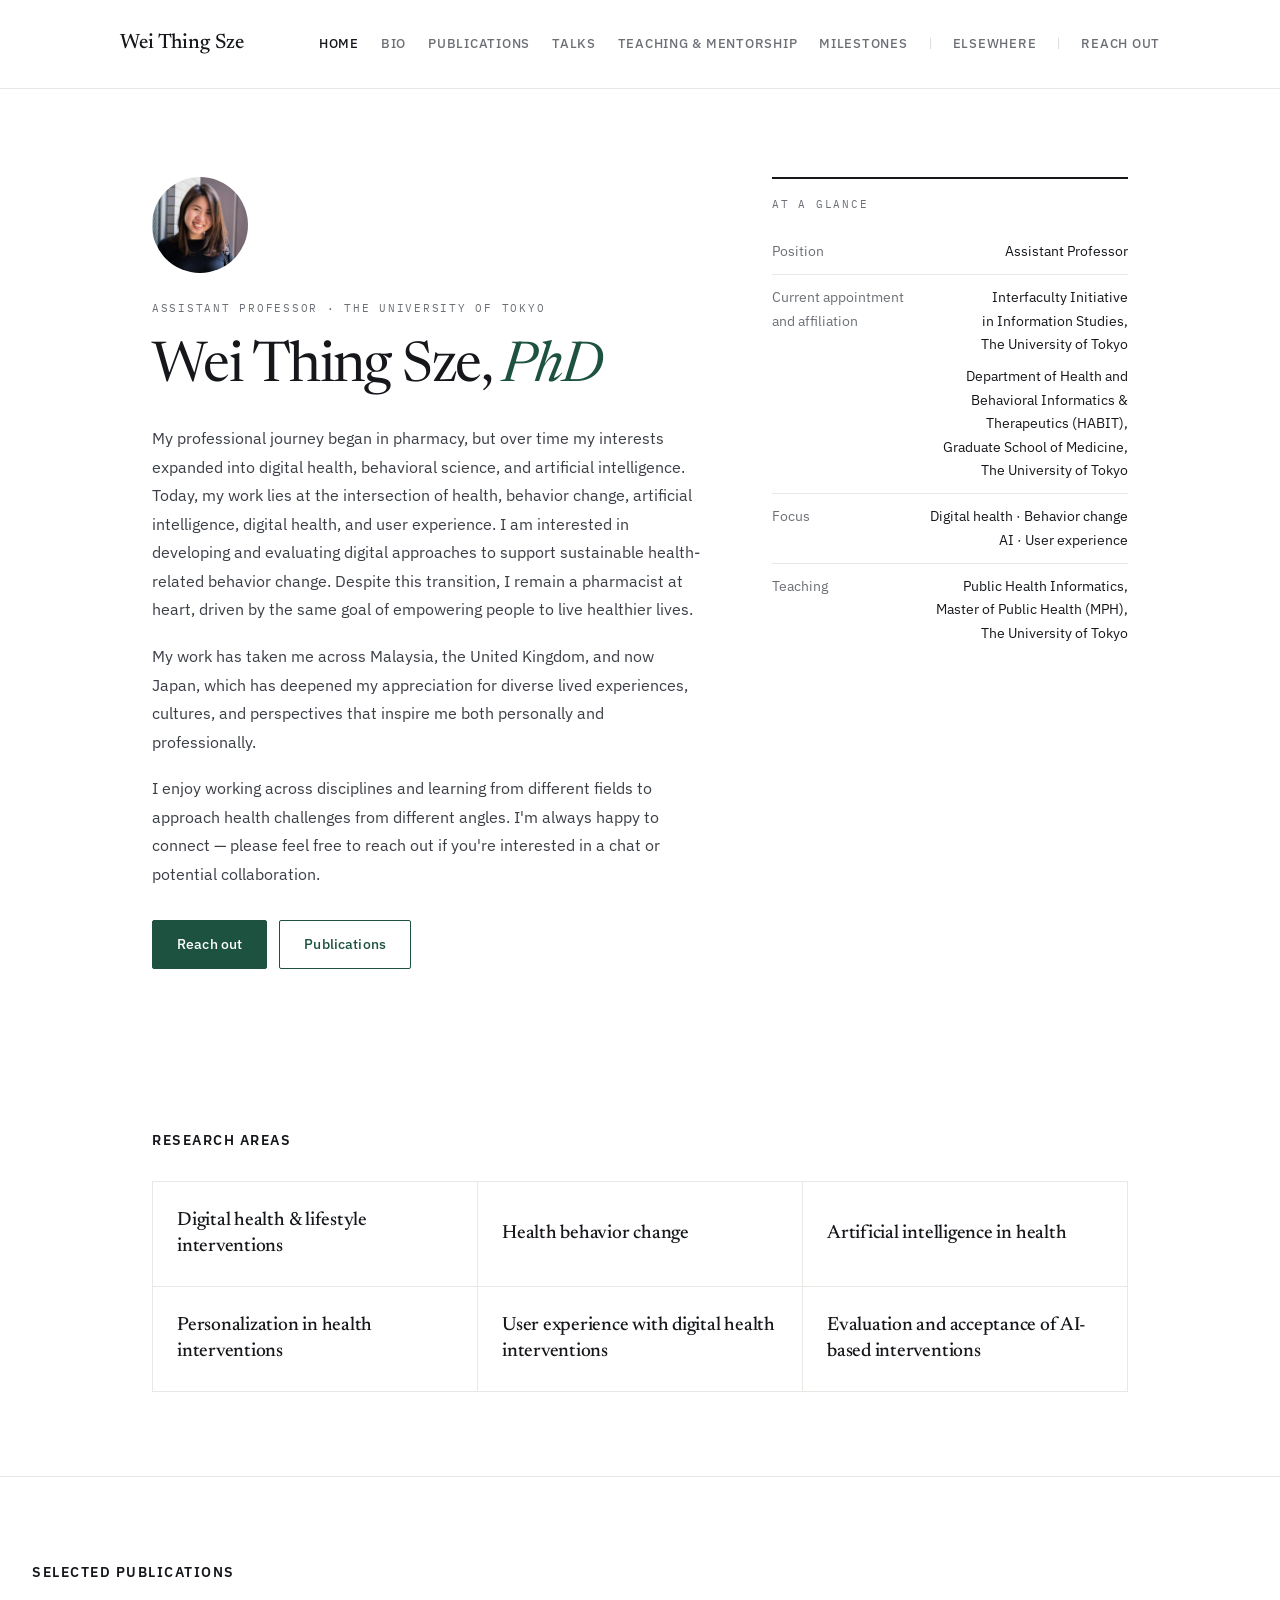
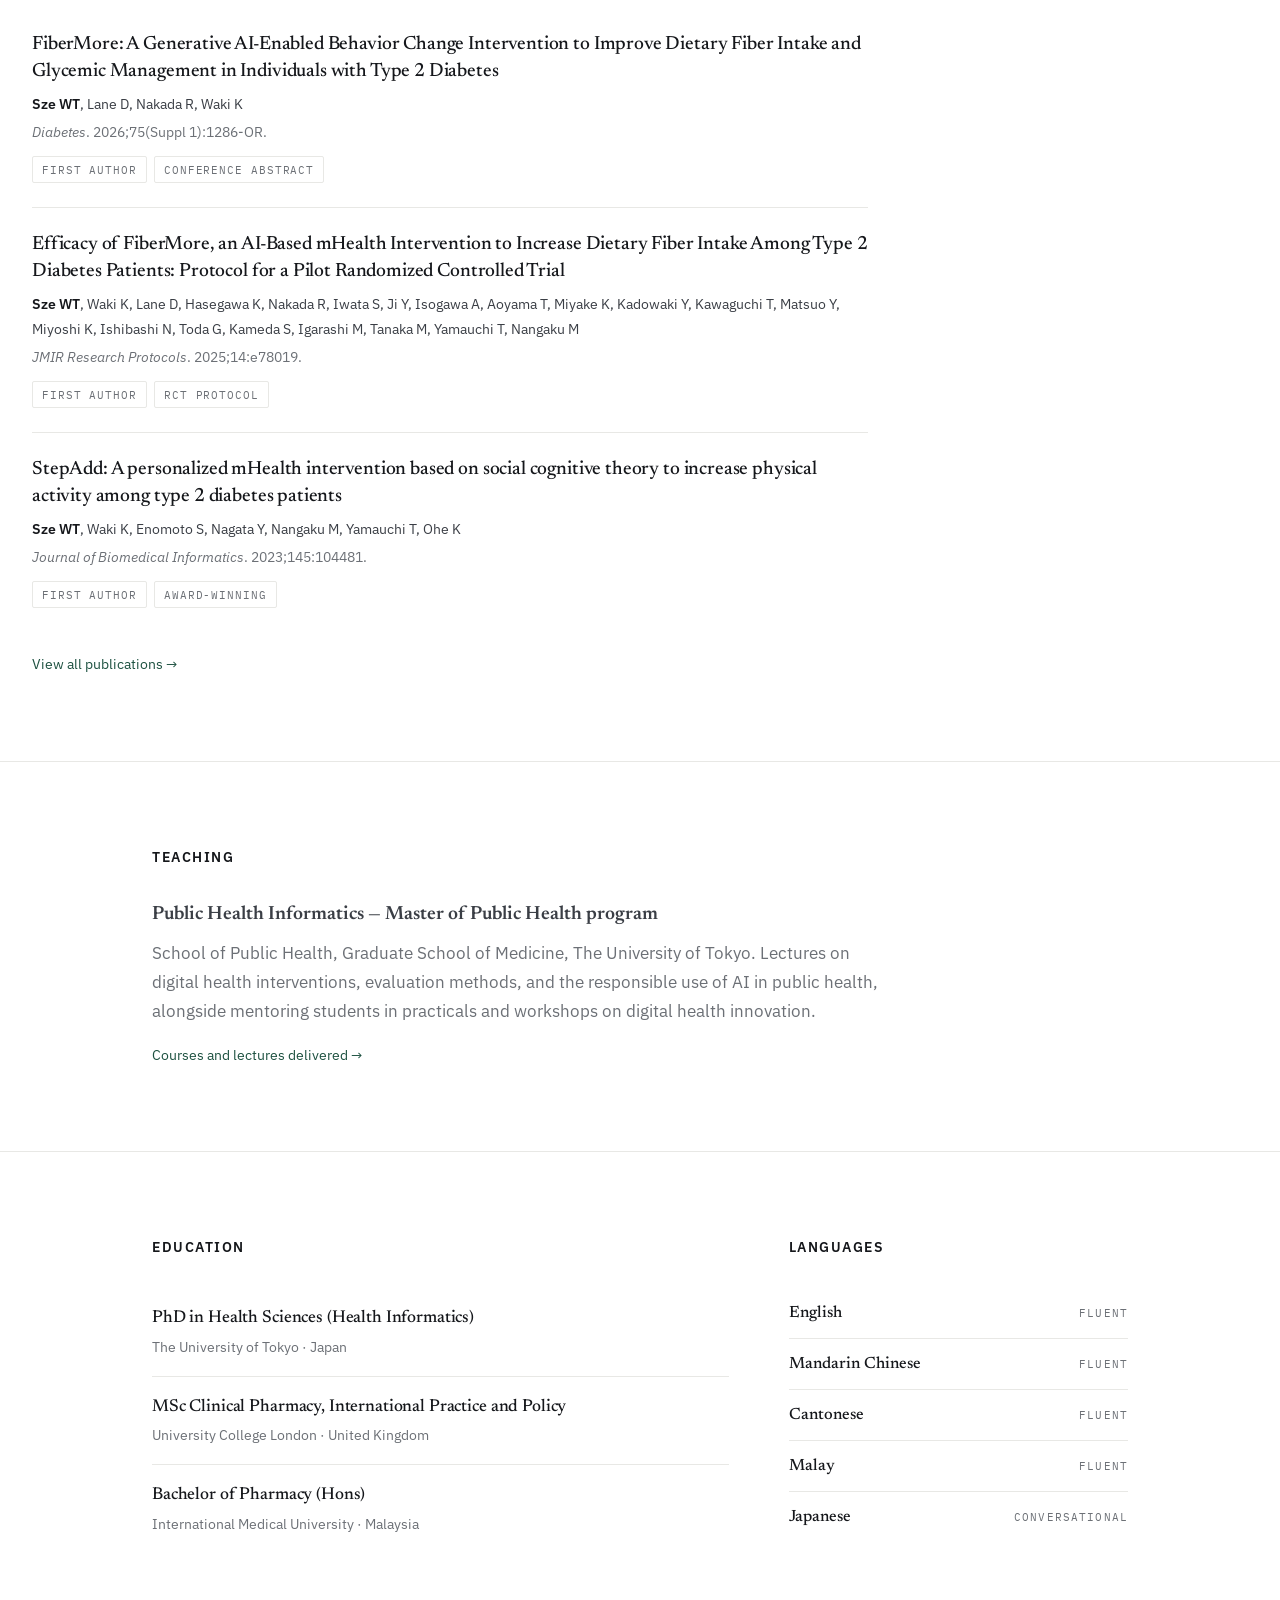
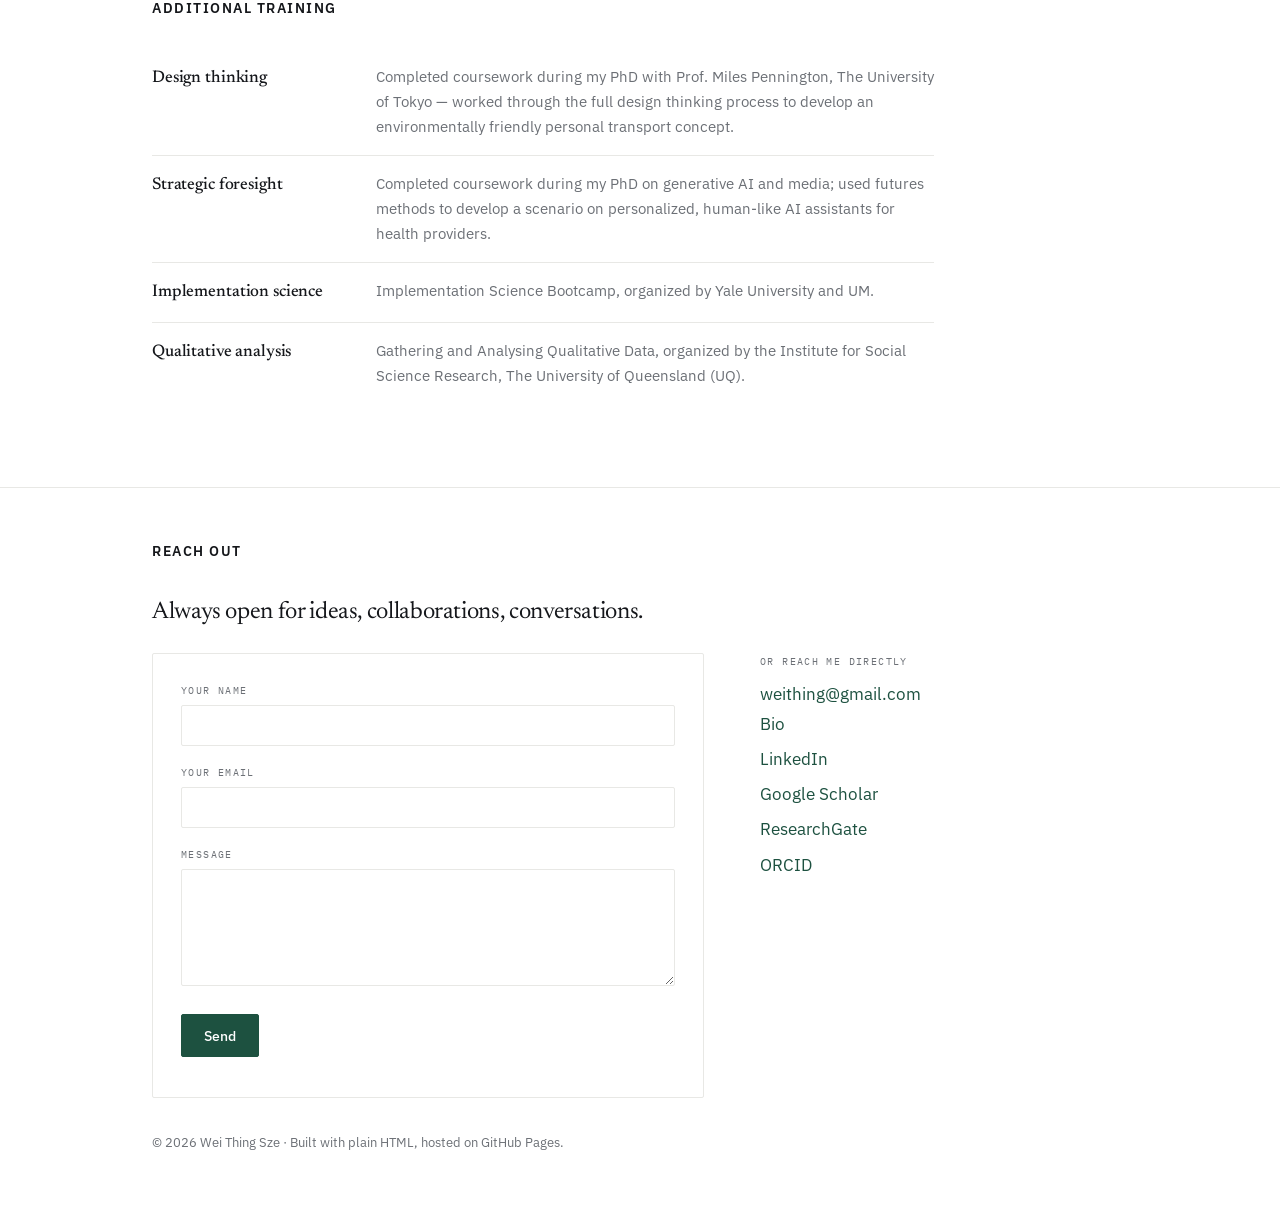
==== commit 77eaa273: "Add files via upload" ====
--- a/index.html
+++ b/index.html
@@ -146,8 +146,7 @@
       <a href="teaching.html">Teaching &amp; mentorship</a>
       <a href="awards.html">Milestones</a>
       <span class="nav-sep" aria-hidden="true"></span>
-      <a href="community.html">Community</a>
-      <a href="cities.html">Cities</a>
+      <a href="cities.html">Elsewhere</a>
       <span class="nav-sep" aria-hidden="true"></span>
       <a href="index.html#contact">Reach out</a>
     </nav>
